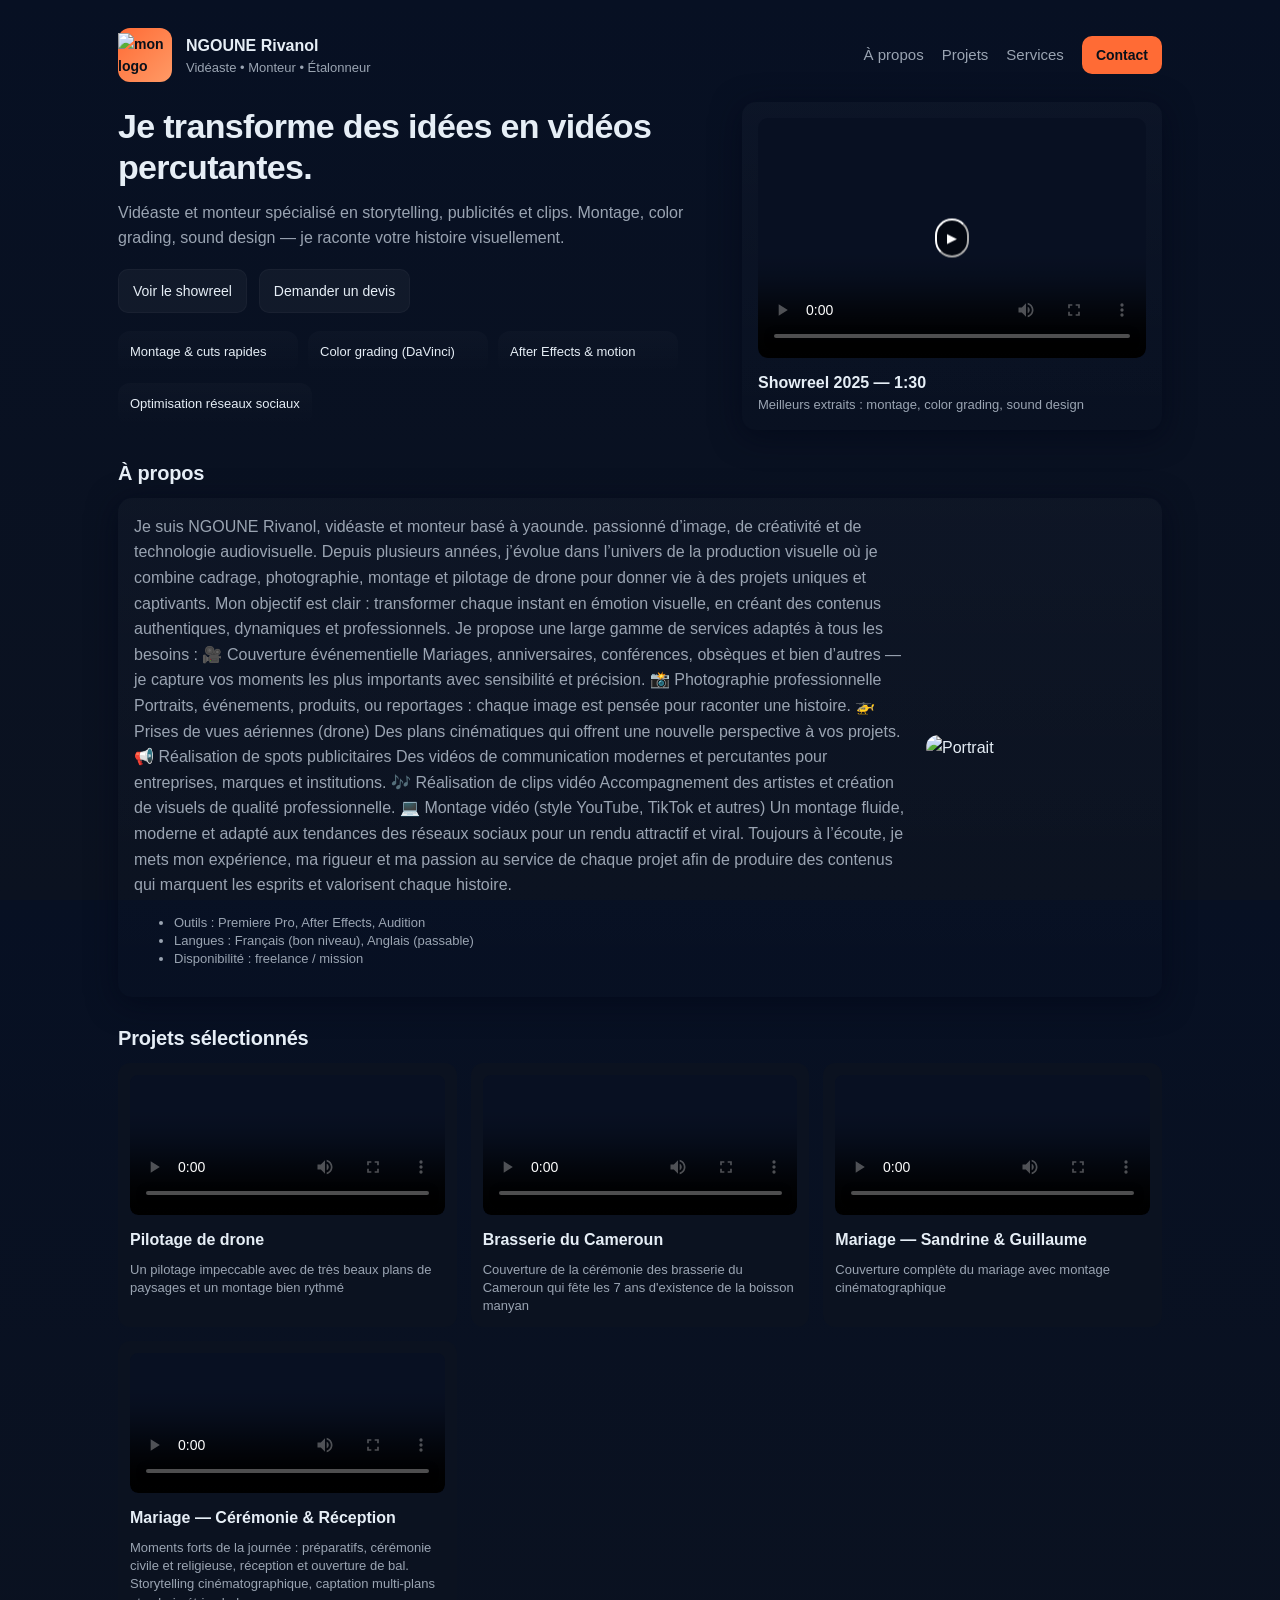
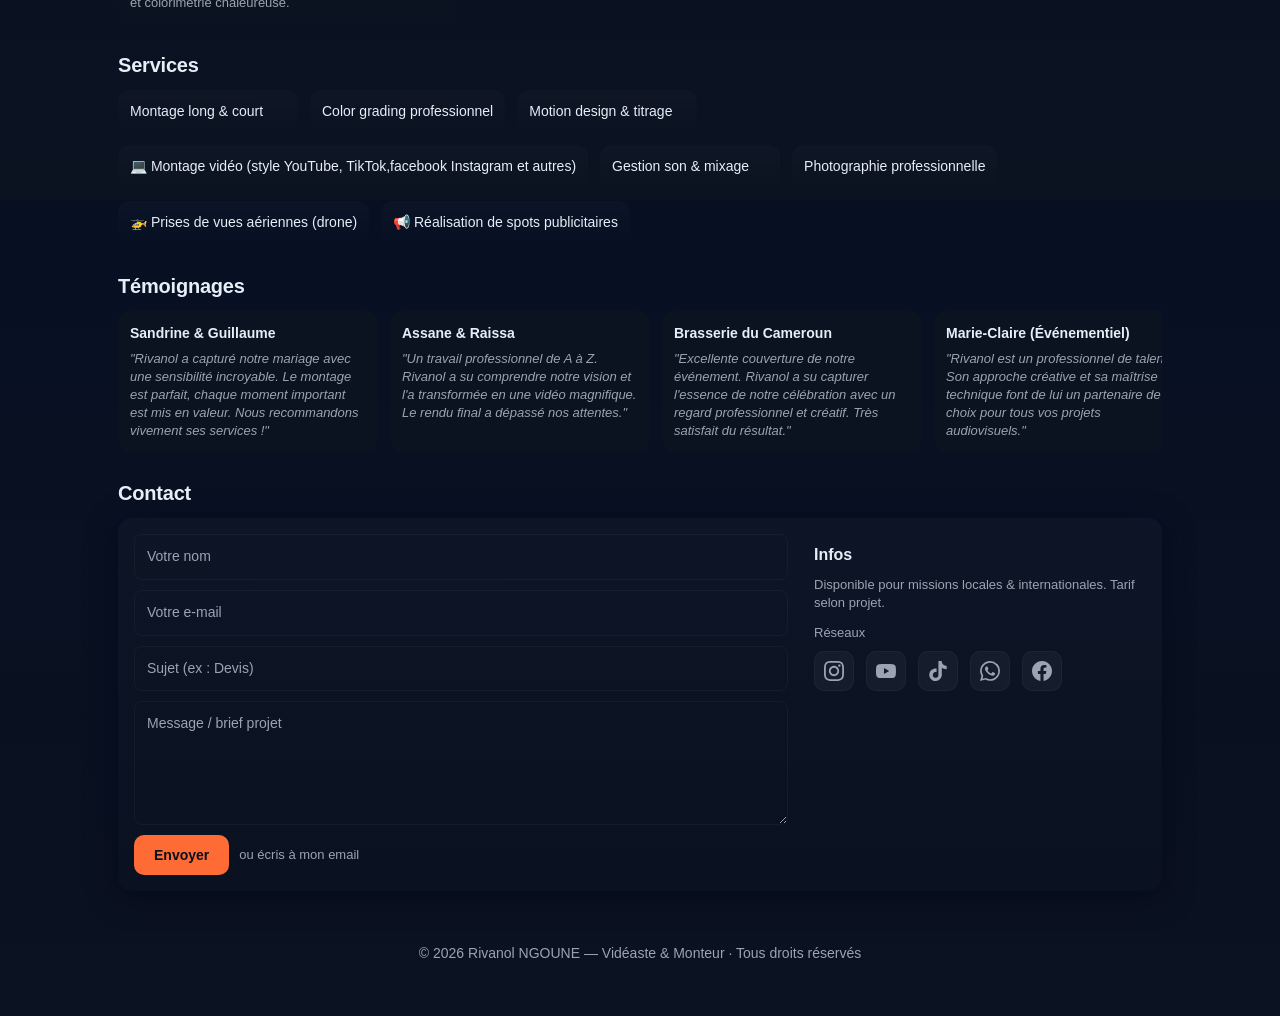
==== index.html @ 85de7459 "Mise à jour du contenu du site" ====
<!doctype html>
<html lang="fr">
<head>
  <meta charset="utf-8" />
  <meta name="viewport" content="width=device-width,initial-scale=1" />
  <title>Portfolio — Vidéaste & Monteur</title>
  <meta name="description" content="Portfolio de [Ton Nom] — vidéaste, monteur, étalonneur. Showreel, projets, services et contact." />
  <style>
    /* ====== Reset & Base ====== */
    :root{
      --bg:#0f1724; --card:#0b1220; --muted:#9aa4b2; --accent:#ff6b35; --glass:rgba(255,255,255,0.04);
      --maxw:1100px; --radius:16px;
      color-scheme: dark;
    }
    *{box-sizing:border-box}
    html,body{
      height:100%;
      margin:0;
      font-family:'Inter', 'Segoe UI', 'Roboto', 'Helvetica Neue', Arial, sans-serif;
      font-size:16px;
      line-height:1.6;
      font-weight:400;
      background:linear-gradient(180deg,#071023 0%,#0b1220 100%);
      color:#e6eef6;
      -webkit-font-smoothing:antialiased;
      -moz-osx-font-smoothing:grayscale;
    }
    a{color:inherit;text-decoration:none}
    img,iframe{max-width:100%;display:block}
    .container{max-width:var(--maxw);margin:0 auto;padding:28px}

    /* ====== Header ====== */
    header{display:flex;align-items:center;justify-content:space-between;margin-bottom:20px}
    .brand{display:flex;gap:14px;align-items:center}
    .logo{width:54px;height:54px;border-radius:12px;background:linear-gradient(135deg,var(--accent),#ff9a66);display:flex;align-items:center;justify-content:center;font-weight:700;color:#09101a;font-size:14px}
    nav{display:flex;gap:18px;align-items:center}
    nav a{color:var(--muted);font-size:15px;font-weight:500;transition:color 0.3s ease}
    nav a:hover{color:#e6eef6}
    .cta{background:var(--accent);padding:8px 14px;border-radius:10px;color:#07101a;font-weight:600;font-size:14px;transition:transform 0.2s ease}
    .cta:hover{transform:translateY(-1px)}

    /* ====== Hero ====== */
    .hero{display:grid;grid-template-columns:1fr 420px;gap:28px;align-items:center;margin-bottom:30px}
    .hero h1{font-size:34px;font-weight:700;line-height:1.2;margin:0 0 12px;letter-spacing:-0.02em}
    .lead{color:var(--muted);line-height:1.6;margin-bottom:18px;font-size:16px;font-weight:400}
    .actions{display:flex;gap:12px}
    .btn{padding:10px 14px;border-radius:10px;background:var(--glass);border:1px solid rgba(255,255,255,0.03);font-weight:500;font-size:14px;transition:all 0.3s ease}
    .btn:hover{background:rgba(255,255,255,0.08);transform:translateY(-1px)}

    /* Card / Video frame */
    .card{background:linear-gradient(180deg, rgba(255,255,255,0.02), transparent); padding:16px;border-radius:14px;box-shadow:0 6px 30px rgba(2,6,23,0.6);}
    .video-thumb{position:relative;border-radius:10px;overflow:hidden}
    .playbtn{position:absolute;left:50%;top:50%;transform:translate(-50%,-50%);background:rgba(0,0,0,0.5);backdrop-filter:blur(4px);padding:10px;border-radius:999px}

    /* ====== Sections ====== */
    section{margin-bottom:28px}
    h2{margin:0 0 12px;font-size:20px;font-weight:600;line-height:1.3;letter-spacing:-0.01em}
    h3{font-size:18px;font-weight:600;margin:0 0 8px;line-height:1.3}
    p{line-height:1.6;margin:0 0 16px}

    /* Projects grid */
    .grid{display:grid;grid-template-columns:repeat(3,1fr);gap:14px}
    .project{background:var(--card);padding:12px;border-radius:12px;transition:transform 0.2s ease}
    .project:hover{transform:translateY(-2px)}
    .proj-meta{font-size:13px;color:var(--muted);margin-top:8px;line-height:1.4;font-weight:400}

    /* Services */
    .services{display:flex;gap:12px;flex-wrap:wrap}
    .service{background:linear-gradient(180deg,rgba(255,255,255,0.02),transparent);padding:12px;border-radius:12px;min-width:180px;font-size:14px;font-weight:500;line-height:1.4;transition:all 0.3s ease}
    .service:hover{background:rgba(255,255,255,0.05);transform:translateY(-1px)}

    /* Testimonials */
    .testimonials{display:flex;gap:12px;overflow:auto}
    .testi{min-width:260px;padding:12px;background:var(--card);border-radius:12px;font-size:14px;line-height:1.5}
    .testi div:first-child{font-weight:600;margin-bottom:6px}
    .testi div:last-child{color:var(--muted);font-style:italic}

    /* Contact */
    .contact-grid{display:grid;grid-template-columns:1fr 340px;gap:18px}
    input,textarea{
      width:100%;
      padding:12px;
      border-radius:8px;
      border:1px solid rgba(255,255,255,0.04);
      background:transparent;
      color:inherit;
      font-size:14px;
      font-family:inherit;
      line-height:1.4;
      transition:border-color 0.3s ease;
    }
    input:focus,textarea:focus{
      outline:none;
      border-color:var(--accent);
    }
    input::placeholder,textarea::placeholder{
      color:var(--muted);
      font-weight:400;
    }
    .submit{
      background:var(--accent);
      color:#07101a;
      padding:12px 20px;
      border-radius:10px;
      border:none;
      font-weight:600;
      font-size:14px;
      cursor:pointer;
      transition:all 0.3s ease;
    }
    .submit:hover{
      transform:translateY(-1px);
      box-shadow:0 4px 12px rgba(255,107,53,0.3);
    }

    /* Footer */
    footer{padding:24px 0;color:var(--muted);font-size:14px;text-align:center;line-height:1.5;font-weight:400}

    /* Responsive */
    @media (max-width:980px){
      .hero{grid-template-columns:1fr 1fr}
      .hero h1{font-size:28px}
      .grid{grid-template-columns:repeat(2,1fr)}
      .video-container{height:200px}
      .container{padding:20px}
    }
    @media (max-width:820px){
      .hero{grid-template-columns:1fr}
      .grid{grid-template-columns:1fr}
      .contact-grid{grid-template-columns:1fr}
    }
    @media (max-width:640px){
      .hero{grid-template-columns:1fr}
      .hero h1{font-size:24px}
      .lead{font-size:15px}
      .grid{grid-template-columns:1fr}
      .contact-grid{grid-template-columns:1fr}
      .nav{display:none}
      .services{flex-direction:column}
      .service{min-width:auto}
      .actions{flex-direction:column}
      .video-container{height:180px}
      .btn,.cta,.submit{width:100%}
      .container{padding:16px}
      .social-link{width:36px;height:36px}
      .testimonials{flex-direction:column;overflow:visible}
      .testi{min-width:100%}
    }

    /* Video containers */
    .video-container{
      position:relative;
      width:100%;
      height:140px;
      border-radius:8px;
      overflow:hidden;
      background:#081022;
      display:flex;
      align-items:center;
      justify-content:center;
    }
    .video-container video{
      width:100%;
      height:100%;
      object-fit:cover;
      border-radius:8px;
      transition:transform 0.3s ease;
    }
    .video-container:hover video{
      transform:scale(1.02);
    }
    .video-container::before{
      content:'';
      position:absolute;
      top:0;
      left:0;
      right:0;
      bottom:0;
      background:linear-gradient(45deg, transparent 30%, rgba(255,107,53,0.1) 100%);
      opacity:0;
      transition:opacity 0.3s ease;
      pointer-events:none;
    }
    .video-container:hover::before{
      opacity:1;
    }

    /* Social media icons */
    .social-link{
      display:inline-flex;
      align-items:center;
      justify-content:center;
      width:40px;
      height:40px;
      border-radius:10px;
      background:var(--glass);
      border:1px solid rgba(255,255,255,0.03);
      color:var(--muted);
      transition:all 0.3s ease;
      text-decoration:none;
    }
    .social-link:hover{
      background:var(--accent);
      color:#07101a;
      transform:translateY(-2px);
      box-shadow:0 4px 12px rgba(255,107,53,0.3);
    }
    .social-link svg{
      transition:transform 0.3s ease;
    }
    .social-link:hover svg{
      transform:scale(1.1);
    }

    /* Small helpers */
    .muted{color:var(--muted);font-weight:400}
    .small{font-size:13px;line-height:1.4}
    .large{font-size:18px;font-weight:600}
    .bold{font-weight:600}
    .light{font-weight:300}
  </style>
</head>
<body>
  <div class="container">
    <header>
      <div class="brand">
        <div class="logo" aria-hidden>
          <img src="assets/logo.jpg" alt="mon logo">
        </div>
        <div>
          <div style="font-weight:700"> NGOUNE Rivanol</div>
          <div class="small muted">Vidéaste • Monteur • Étalonneur</div>
        </div>
      </div>
      <nav aria-label="Navigation">
        <a href="#about">À propos</a>
        <a href="#work">Projets</a>
        <a href="#services">Services</a>
        <a href="#contact" class="cta">Contact</a>
      </nav>
    </header>

    <!-- HERO -->
    <section class="hero">
      <div>
        <h1>Je transforme des idées en vidéos percutantes.</h1>
        <p class="lead">Vidéaste et monteur spécialisé en storytelling, publicités et clips. Montage, color grading, sound design — je raconte votre histoire visuellement.</p>
        <div class="actions">
          <a class="btn" href="#work">Voir le showreel</a>
          <a class="btn" href="#contact">Demander un devis</a>
        </div>

        <!-- Key skills -->
        <div style="margin-top:18px;display:flex;gap:10px;flex-wrap:wrap">
          <div class="service small">Montage & cuts rapides</div>
          <div class="service small">Color grading (DaVinci)</div>
          <div class="service small">After Effects & motion</div>
          <div class="service small">Optimisation réseaux sociaux</div>
        </div>
      </div>

      <!-- Showreel / card -->
      <aside class="card">
        <div class="video-thumb" id="showreel-card">
          <div class="video-container" style="height:240px">
            <video controls poster="showreel-poster.jpg">
              <source src="assets/apprentissage.mp4" type="video/mp4">
              <div class="proj-meta">Un style de montage créatif et immersif, mêlant rythme, émotion et storytelling visuel pour illustrer chaque pensée.</div>
            </video>
          </div>
          <button class="playbtn" aria-label="Play showreel">▶</button>
        </div>
        <div style="margin-top:12px">
          <div style="font-weight:700">Showreel 2025 — 1:30</div>
          <div class="muted small">Meilleurs extraits : montage, color grading, sound design</div>
        </div>
      </aside>
    </section>

    <!-- ABOUT -->
    <section id="about">
      <h2>À propos</h2>
      <div class="card" style="display:flex;gap:16px;align-items:center;flex-wrap:wrap">
        <div style="flex:1;min-width:220px">
          <p class="muted">Je suis  NGOUNE Rivanol, vidéaste et monteur basé à yaounde.  passionné d’image, de créativité et de technologie audiovisuelle.
            Depuis plusieurs années, j’évolue dans l’univers de la production visuelle où je combine cadrage, photographie, montage et pilotage de drone pour donner vie à des projets uniques et captivants.
            Mon objectif est clair : transformer chaque instant en émotion visuelle, en créant des contenus authentiques, dynamiques et professionnels.
            Je propose une large gamme de services adaptés à tous les besoins :
            🎥 Couverture événementielle
            Mariages, anniversaires, conférences, obsèques et bien d’autres — je capture vos moments les plus importants avec sensibilité et précision.
            📸 Photographie professionnelle
            Portraits, événements, produits, ou reportages : chaque image est pensée pour raconter une histoire.
            🚁 Prises de vues aériennes (drone)
            Des plans cinématiques qui offrent une nouvelle perspective à vos projets.
            📢 Réalisation de spots publicitaires
            Des vidéos de communication modernes et percutantes pour entreprises, marques et institutions.
            🎶 Réalisation de clips vidéo
            Accompagnement des artistes et création de visuels de qualité professionnelle.
            💻 Montage vidéo (style YouTube, TikTok et autres)
            Un montage fluide, moderne et adapté aux tendances des réseaux sociaux pour un rendu attractif et viral.
            Toujours à l’écoute, je mets mon expérience, ma rigueur et ma passion au service de chaque projet afin de produire des contenus qui marquent les esprits et valorisent chaque histoire.</p>
          <ul class="muted small">
            <li>Outils : Premiere Pro,  After Effects, Audition</li>
            <li>Langues : Français (bon niveau), Anglais (passable)</li>
            <li>Disponibilité : freelance / mission</li>
          </ul>
        </div>
        <div style="width:220px;border-radius:12px;overflow:hidden">
          <!-- Remplace par ta photo / vignette -->
          <img src="assets/photo_pro.jpg" alt="Portrait" />
        </div>
      </div>
    </section>

    <!-- WORK / PROJECTS -->
    <section id="work">
      <h2>Projets sélectionnés</h2>
      <div class="grid">
        <!-- Project 1 -->
        <article class="project">
          <div class="video-container">
            <video controls poster="pillotage-poster.jpg">
              <source src="assets/pillotage.mp4" type="video/mp4">
            </video>
          </div>
          <div style="margin-top:12px;font-weight:700">Pilotage de drone</div>
          <div class="proj-meta">Un pilotage impeccable avec de très beaux plans de paysages et un montage bien rythmé</div>
        </article>

        <!-- Project 2 -->
        <article class="project">
          <div class="video-container">
            <video controls poster="magnan-poster.jpg">
              <source src="assets/magnan_deo.mp4" type="video/mp4">
            </video>
          </div>
          <div style="margin-top:12px;font-weight:700">Brasserie du Cameroun</div>
          <div class="proj-meta">Couverture de la cérémonie  des brasserie du Cameroun qui fête les 7 ans d'existence de la boisson manyan</div>
        </article>

        <!-- Project 3 -->
        <article class="project">
          <div class="video-container">
            <video controls poster="mariage-poster.jpg">
              <source src="assets/deo_mariage.mp4" type="video/mp4">
            </video>
          </div>
          <div style="margin-top:12px;font-weight:700">Mariage — Sandrine & Guillaume</div>
          <div class="proj-meta">Couverture complète du mariage avec montage cinématographique</div>
        </article>
        <article class="project">
          <div class="video-container">
              <video controls poster="mariage-poster.jpg">
                <source src="assets/mariage_2.mp4" type="video/mp4">
              </video>
          </div>
          <div style="margin-top:12px;font-weight:700">Mariage — Cérémonie & Réception</div>
          <div class="proj-meta">Moments forts de la journée : préparatifs, cérémonie civile et religieuse, réception et ouverture de bal. Storytelling cinématographique, captation multi‑plans et colorimétrie chaleureuse.</div>
        </article>

        <!-- Add more projects by copying the block -->
      </div>
    </section>

    <!-- SERVICES -->
    <section id="services">
      <h2>Services</h2>
      <div class="services">
        <div class="service">Montage long & court</div>
        <div class="service">Color grading professionnel</div>
        <div class="service">Motion design & titrage</div>
        <div class="service">💻 Montage vidéo (style YouTube, TikTok,facebook Instagram et autres)</div>
        <div class="service">Gestion son & mixage</div>
        <div class="service">Photographie professionnelle</div>
        <div class="service">🚁 Prises de vues aériennes (drone)</div>
        <div class="service">📢 Réalisation de spots publicitaires </div>
      </div>
    </section>

    <!-- TESTIMONIALS -->
    <section id="testimonials">
      <h2>Témoignages</h2>
      <div class="testimonials">
        <div class="testi">
          <div style="font-weight:700">Sandrine & Guillaume</div>
          <div class="muted small">"Rivanol a capturé notre mariage avec une sensibilité incroyable. Le montage est parfait, chaque moment important est mis en valeur. Nous recommandons vivement ses services !"</div>
        </div>
        <div class="testi">
          <div style="font-weight:700">Assane & Raissa</div>
          <div class="muted small">"Un travail professionnel de A à Z. Rivanol a su comprendre notre vision et l'a transformée en une vidéo magnifique. Le rendu final a dépassé nos attentes."</div>
        </div>
        <div class="testi">
          <div style="font-weight:700">Brasserie du Cameroun</div>
          <div class="muted small">"Excellente couverture de notre événement. Rivanol a su capturer l'essence de notre célébration avec un regard professionnel et créatif. Très satisfait du résultat."</div>
        </div>
        <div class="testi">
          <div style="font-weight:700">Marie-Claire (Événementiel)</div>
          <div class="muted small">"Rivanol est un professionnel de talent. Son approche créative et sa maîtrise technique font de lui un partenaire de choix pour tous vos projets audiovisuels."</div>
        </div>
      </div>
    </section>

    <!-- CONTACT -->
    <section id="contact">
      <h2>Contact</h2>
      <div class="card contact-grid">
        <form onsubmit="event.preventDefault(); sendMail()" style="display:flex;flex-direction:column;gap:10px">
          <input id="name" placeholder="Votre nom" required />
          <input id="email" type="email" placeholder="Votre e‑mail" required />
          <input id="subject" placeholder="Sujet (ex : Devis)" />
          <textarea id="message" rows="5" placeholder="Message / brief projet"></textarea>
          <div style="display:flex;gap:10px;align-items:center">
            <button class="submit" type="submit">Envoyer</button>
            <div class="muted small">ou écris à <a href="mailto:Rivanol607@gmail.com"> mon email</a></div>
          </div>
        </form>

        <div style="padding:8px">
          <div style="font-weight:700">Infos</div>
          <div class="muted small" style="margin-top:8px">Disponible pour missions locales & internationales. Tarif selon projet.</div>

          <div style="margin-top:12px">
            <div class="small muted">Réseaux</div>
            <div style="display:flex;gap:12px;margin-top:8px;flex-wrap:wrap">
              <a class="social-link" href="https://instagram.com/votre_profil" target="_blank" title="Instagram">
                <svg width="20" height="20" viewBox="0 0 24 24" fill="currentColor">
                  <path d="M12 2.163c3.204 0 3.584.012 4.85.07 3.252.148 4.771 1.691 4.919 4.919.058 1.266.07 1.645.07 4.849 0 3.205-.012 3.584-.07 4.849-.149 3.225-1.664 4.771-4.919 4.919-1.266.058-1.644.07-4.85.07-3.204 0-3.584-.012-4.849-.07-3.26-.149-4.771-1.699-4.919-4.92-.058-1.265-.07-1.644-.07-4.849 0-3.204.013-3.583.07-4.849.149-3.227 1.664-4.771 4.919-4.919 1.266-.057 1.645-.069 4.849-.069zm0-2.163c-3.259 0-3.667.014-4.947.072-4.358.2-6.78 2.618-6.98 6.98-.059 1.281-.073 1.689-.073 4.948 0 3.259.014 3.668.072 4.948.2 4.358 2.618 6.78 6.98 6.98 1.281.058 1.689.072 4.948.072 3.259 0 3.668-.014 4.948-.072 4.354-.2 6.782-2.618 6.979-6.98.059-1.28.073-1.689.073-4.948 0-3.259-.014-3.667-.072-4.947-.196-4.354-2.617-6.78-6.979-6.98-1.281-.059-1.69-.073-4.949-.073zm0 5.838c-3.403 0-6.162 2.759-6.162 6.162s2.759 6.163 6.162 6.163 6.162-2.759 6.162-6.163c0-3.403-2.759-6.162-6.162-6.162zm0 10.162c-2.209 0-4-1.79-4-4 0-2.209 1.791-4 4-4s4 1.791 4 4c0 2.21-1.791 4-4 4zm6.406-11.845c-.796 0-1.441.645-1.441 1.44s.645 1.44 1.441 1.44c.795 0 1.439-.645 1.439-1.44s-.644-1.44-1.439-1.44z"/>
                </svg>
              </a>
              <a class="social-link" href="https://youtube.com/@votre_chaine" target="_blank" title="YouTube">
                <svg width="20" height="20" viewBox="0 0 24 24" fill="currentColor">
                  <path d="M23.498 6.186a3.016 3.016 0 0 0-2.122-2.136C19.505 3.545 12 3.545 12 3.545s-7.505 0-9.377.505A3.017 3.017 0 0 0 .502 6.186C0 8.07 0 12 0 12s0 3.93.502 5.814a3.016 3.016 0 0 0 2.122 2.136c1.871.505 9.376.505 9.376.505s7.505 0 9.377-.505a3.015 3.015 0 0 0 2.122-2.136C24 15.93 24 12 24 12s0-3.93-.502-5.814zM9.545 15.568V8.432L15.818 12l-6.273 3.568z"/>
                </svg>
              </a>
              <a class="social-link" href="https://tiktok.com/@votre_profil" target="_blank" title="TikTok">
                <svg width="20" height="20" viewBox="0 0 24 24" fill="currentColor">
                  <path d="M12.525.02c1.31-.02 2.61-.01 3.91-.02.08 1.53.63 3.09 1.75 4.17 1.12 1.11 2.7 1.62 4.24 1.79v4.03c-1.44-.05-2.89-.35-4.2-.97-.57-.26-1.1-.59-1.62-.93-.01 2.92.01 5.84-.02 8.75-.08 1.4-.54 2.79-1.35 3.94-1.31 1.92-3.58 3.17-5.91 3.21-1.43.08-2.86-.31-4.08-1.03-2.02-1.19-3.44-3.37-3.65-5.71-.02-.5-.03-1-.01-1.49.18-1.9 1.12-3.72 2.58-4.96 1.66-1.44 3.98-2.13 6.15-1.72.02 1.48-.04 2.96-.04 4.44-.99-.32-2.15-.23-3.02.37-.63.41-1.11 1.04-1.36 1.75-.21.51-.15 1.07-.14 1.61.24 1.64 1.82 3.02 3.5 2.87 1.12-.01 2.19-.66 2.77-1.61.19-.33.4-.67.41-1.06.1-1.79.06-3.57.07-5.36.01-4.03-.01-8.05.02-12.07z"/>
                </svg>
              </a>
              <a class="social-link" href="https://wa.me/237680550023" target="_blank" title="WhatsApp">
                <svg width="20" height="20" viewBox="0 0 24 24" fill="currentColor">
                  <path d="M17.472 14.382c-.297-.149-1.758-1.012-2.03-1.123-.273-.114-.471-.17-.669.17-.198.341-.768 1.123-.94 1.353-.173.23-.347.259-.644.114-.297-.145-1.253-.465-2.39-1.485-.883-.788-1.48-1.761-1.653-2.059-.173-.297-.018-.458.13-.606.134-.133.298-.347.446-.52.149-.174.198-.298.298-.497.099-.198.05-.372-.025-.52-.075-.149-.669-1.612-.916-2.207-.242-.579-.487-.5-.669-.51-.173-.008-.371-.01-.57-.01-.198 0-.52.074-.792.372-.272.297-1.04 1.016-1.04 2.479 0 1.462 1.065 2.875 1.213 3.074.149.198 2.096 3.2 5.077 4.487.709.306 1.262.489 1.694.625.712.227 1.36.195 1.871.118.571-.085 1.758-.719 2.006-1.413.248-.694.248-1.289.173-1.413-.074-.124-.272-.198-.57-.347m-5.421 7.403h-.004a9.87 9.87 0 01-5.031-1.378l-.361-.214-3.741.982.998-3.648-.235-.374a9.86 9.86 0 01-1.51-5.26c.001-5.45 4.436-9.884 9.888-9.884 2.64 0 5.122 1.03 6.988 2.898a9.825 9.825 0 012.893 6.994c-.003 5.45-4.437 9.884-9.885 9.884m8.413-18.297A11.815 11.815 0 0012.05 0C5.495 0 .16 5.335.157 11.892c0 2.096.547 4.142 1.588 5.945L.057 24l6.305-1.654a11.882 11.882 0 005.683 1.448h.005c6.554 0 11.89-5.335 11.893-11.893A11.821 11.821 0 0020.885 3.488"/>
                </svg>
              </a>
              <a class="social-link" href="https://www.facebook.com/share/1D6vcjqG53/" target="_blank" title="Facebook">
                <svg width="20" height="20" viewBox="0 0 24 24" fill="currentColor">
                  <path d="M24 12.073c0-6.627-5.373-12-12-12s-12 5.373-12 12c0 5.99 4.388 10.954 10.125 11.854v-8.385H7.078v-3.47h3.047V9.43c0-3.007 1.792-4.669 4.533-4.669 1.312 0 2.686.235 2.686.235v2.953H15.83c-1.491 0-1.956.925-1.956 1.874v2.25h3.328l-.532 3.47h-2.796v8.385C19.612 23.027 24 18.062 24 12.073z"/>
                </svg>
              </a>
            </div>
          </div>
        </div>
      </div>
    </section>

    <footer>
      © <span id="year"></span> Rivanol NGOUNE — Vidéaste & Monteur · Tous droits réservés
    </footer>
  </div>

  <script>
    // Replace placeholders: change VIDEO_ID to your YouTube/Vimeo id in the iframe src above.
    document.getElementById('year').textContent = new Date().getFullYear();

    // Simple mailto send (fallback) — collects fields and opens mail client
    function sendMail(){
      const name = document.getElementById('name').value;
      const email = document.getElementById('email').value;
      const subj = document.getElementById('subject').value || 'Demande via portfolio';
      const msg = document.getElementById('message').value;
      const body = `Nom: ${name}%0D%0AEmail: ${email}%0D%0A%0D%0A${encodeURIComponent(msg)}`;
      window.location.href = `mailto:Rivanol607@gmail.com?subject=${encodeURIComponent(subj)}&body=${body}`;
    }

    // Improve a11y: clicking the visual play button focuses iframe (works as cue)
    document.querySelector('.playbtn').addEventListener('click', ()=>{
      const iframe = document.getElementById('showreel-iframe');
      iframe.focus();
      // optional: start autoplay by appending autoplay=1 (depends on host)
      const src = iframe.getAttribute('src');
      if(!src.includes('autoplay=1')) iframe.setAttribute('src', src + (src.includes('?') ? '&' : '?') + 'autoplay=1');
    });

    document.querySelector('.playbtn').addEventListener('click', () => {
      const playbtn=document.querySelector('.playbtn')
      const video = document.querySelector('#showreel-card video')|| document.querySelector('video');
      if(playbtn && video){
        playbtn.addEventListener('click',()=> {
           if (video.paused) {
          video.play();
        } else {
          video.pause();
        }
      });
      }
    })
    // Animation d’apparition (fade-in) des sections au défilement
  const sections = document.querySelectorAll("section");
  const options = { threshold: 0.2 };

  const observer = new IntersectionObserver((entries) => {
    entries.forEach(entry => {
      if (entry.isIntersecting) {
        entry.target.style.opacity = 1;
        entry.target.style.transform = "translateY(0)";
      }
    });
  }, options);

  sections.forEach(section => {
    section.style.opacity = 0;
    section.style.transform = "translateY(50px)";
    section.style.transition = "all 0.8s ease-out";
    observer.observe(section);
  });


  </script>

  <!--
    Instructions:
    - Remplace [Ton Nom], [Ville], et les textes par tes infos.
    - Remplace VIDEO_ID dans l'iframe par l'ID de ta vidéo YouTube ou le lien embed Vimeo.
    - Pour ajouter un nouveau projet, duplique <article class="project">...
    - Si tu veux un export prêt à l'emploi (ZIP) ou version WordPress / Webflow, dis-le et je te prépare ça.
  -->
</body>
</html>
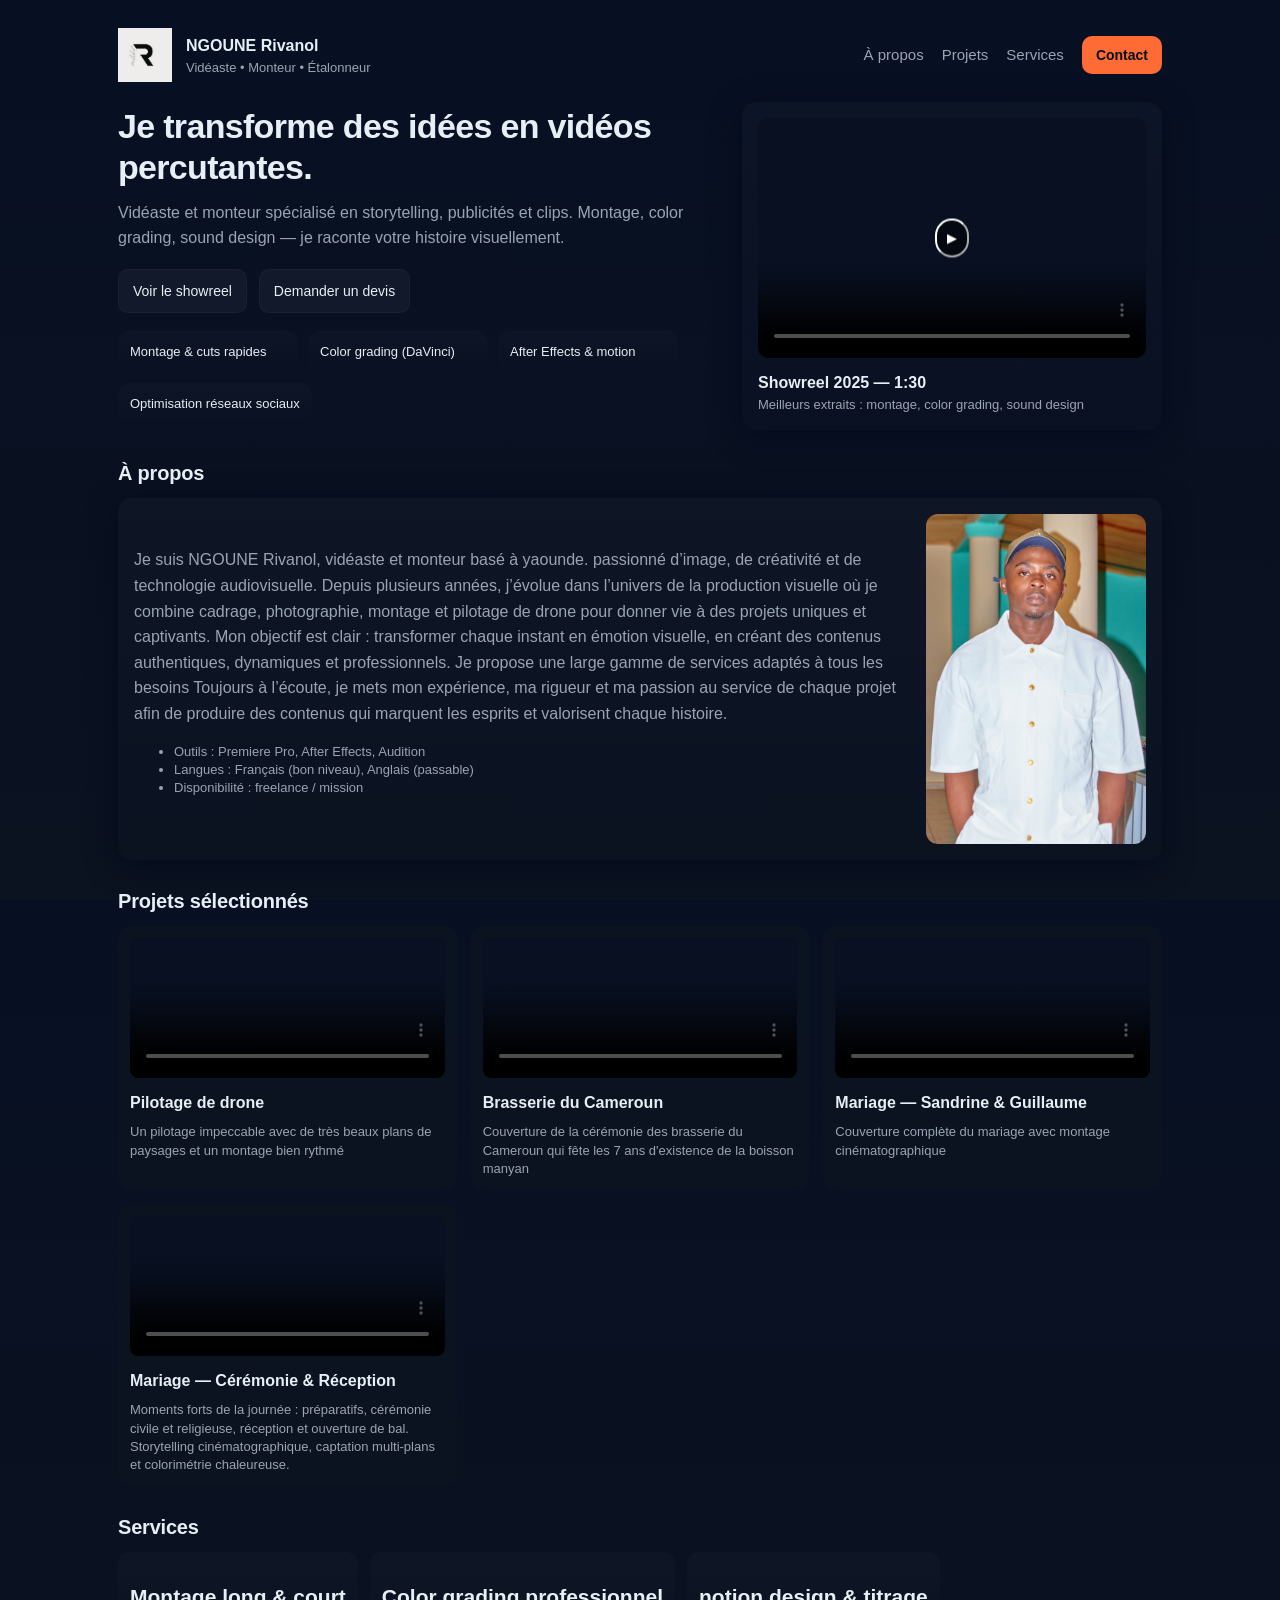
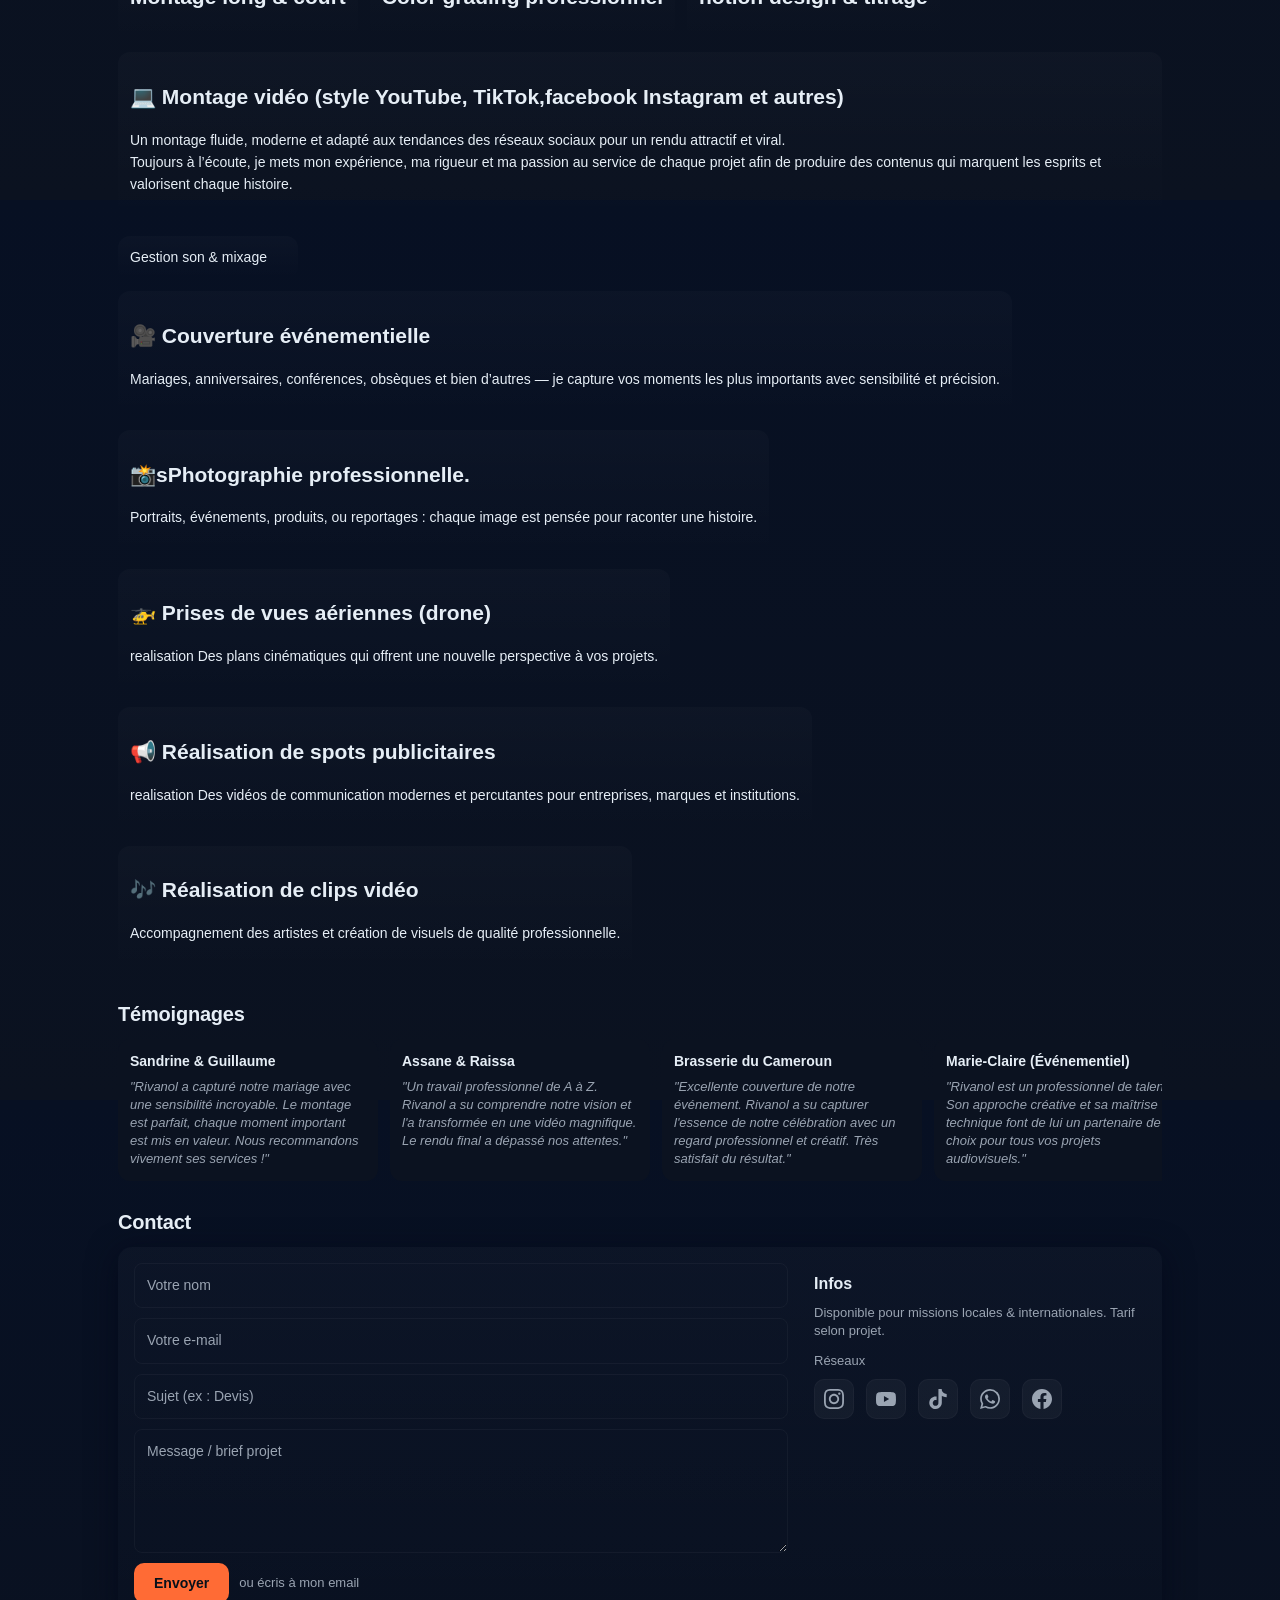
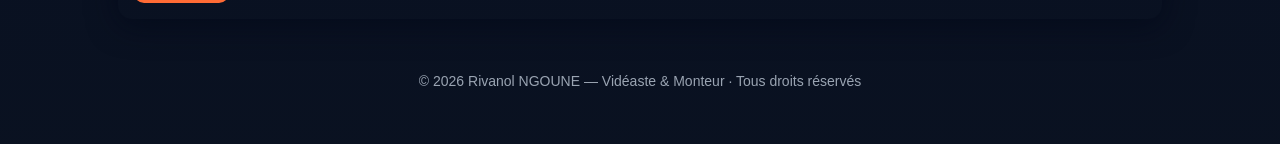
==== commit a697f13e: "modificatio du text" ====
--- a/index.html
+++ b/index.html
@@ -285,19 +285,7 @@
           <p class="muted">Je suis  NGOUNE Rivanol, vidéaste et monteur basé à yaounde.  passionné d’image, de créativité et de technologie audiovisuelle.
             Depuis plusieurs années, j’évolue dans l’univers de la production visuelle où je combine cadrage, photographie, montage et pilotage de drone pour donner vie à des projets uniques et captivants.
             Mon objectif est clair : transformer chaque instant en émotion visuelle, en créant des contenus authentiques, dynamiques et professionnels.
-            Je propose une large gamme de services adaptés à tous les besoins :
-            🎥 Couverture événementielle
-            Mariages, anniversaires, conférences, obsèques et bien d’autres — je capture vos moments les plus importants avec sensibilité et précision.
-            📸 Photographie professionnelle
-            Portraits, événements, produits, ou reportages : chaque image est pensée pour raconter une histoire.
-            🚁 Prises de vues aériennes (drone)
-            Des plans cinématiques qui offrent une nouvelle perspective à vos projets.
-            📢 Réalisation de spots publicitaires
-            Des vidéos de communication modernes et percutantes pour entreprises, marques et institutions.
-            🎶 Réalisation de clips vidéo
-            Accompagnement des artistes et création de visuels de qualité professionnelle.
-            💻 Montage vidéo (style YouTube, TikTok et autres)
-            Un montage fluide, moderne et adapté aux tendances des réseaux sociaux pour un rendu attractif et viral.
+            Je propose une large gamme de services adaptés à tous les besoins 
             Toujours à l’écoute, je mets mon expérience, ma rigueur et ma passion au service de chaque projet afin de produire des contenus qui marquent les esprits et valorisent chaque histoire.</p>
           <ul class="muted small">
             <li>Outils : Premiere Pro,  After Effects, Audition</li>
@@ -366,15 +354,30 @@
     <section id="services">
       <h2>Services</h2>
       <div class="services">
-        <div class="service">Montage long & court</div>
-        <div class="service">Color grading professionnel</div>
-        <div class="service">Motion design & titrage</div>
-        <div class="service">💻 Montage vidéo (style YouTube, TikTok,facebook Instagram et autres)</div>
+        <div class="service"><h1>Montage long & court</h1></div>
+        <div class="service"><h1>Color grading professionnel</h1></div>
+        <div class="service"><h1>notion design & titrage</h1></div>
+        <div class="service"><h1>💻 Montage vidéo (style YouTube, TikTok,facebook Instagram et autres)</h1>
+            <p>Un montage fluide, moderne et adapté aux tendances des réseaux sociaux pour un rendu attractif et viral. <br>Toujours à l’écoute, je mets mon expérience, ma rigueur et ma passion au service de chaque projet afin de produire des contenus qui marquent les esprits et valorisent chaque histoire.</p>
+        </div>
         <div class="service">Gestion son & mixage</div>
-        <div class="service">Photographie professionnelle</div>
-        <div class="service">🚁 Prises de vues aériennes (drone)</div>
-        <div class="service">📢 Réalisation de spots publicitaires </div>
-      </div>
+        <div class="service">
+         <h1>🎥 Couverture événementielle</h1>
+            <p>Mariages, anniversaires, conférences, obsèques et bien d’autres — je capture vos moments les plus importants avec sensibilité et précision.</p>
+        </div>
+        <div class="service"><h1> 📸sPhotographie professionnelle.</h1>
+          <p>Portraits, événements, produits, ou reportages : chaque image est pensée pour raconter une histoire.</p>
+        </div>
+        <div class="service"><h1>🚁 Prises de vues aériennes (drone)</h1>
+          <p> realisation Des plans cinématiques qui offrent une nouvelle perspective à vos projets.</p>
+        </div>
+        <div class="service"><h1>📢 Réalisation de spots publicitaires </h1>
+          <p> realisation Des vidéos de communication modernes et percutantes pour entreprises, marques et institutions.</p>
+        </div>
+        <div class="service">
+          <h1>🎶 Réalisation de clips vidéo</h1>
+           <p> Accompagnement des artistes et création de visuels de qualité professionnelle.</p>
+        </div>
     </section>
 
     <!-- TESTIMONIALS -->
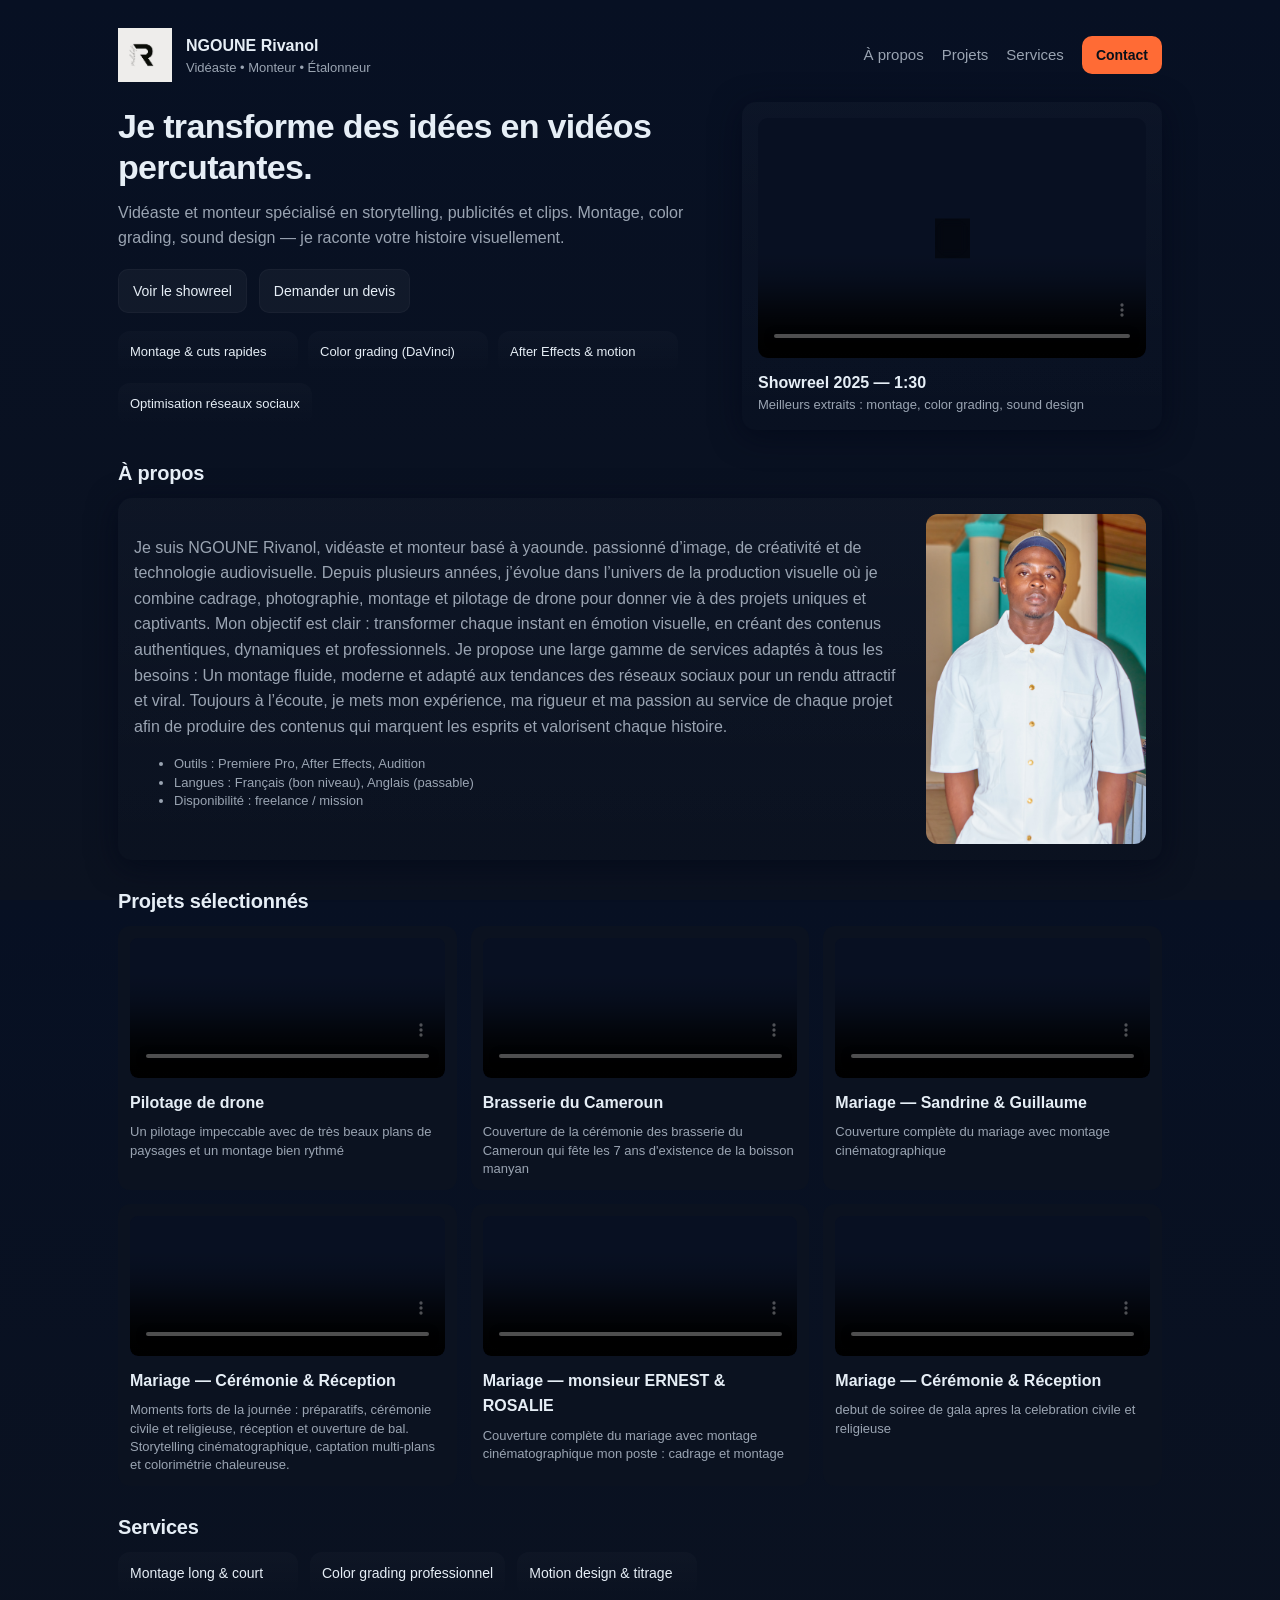
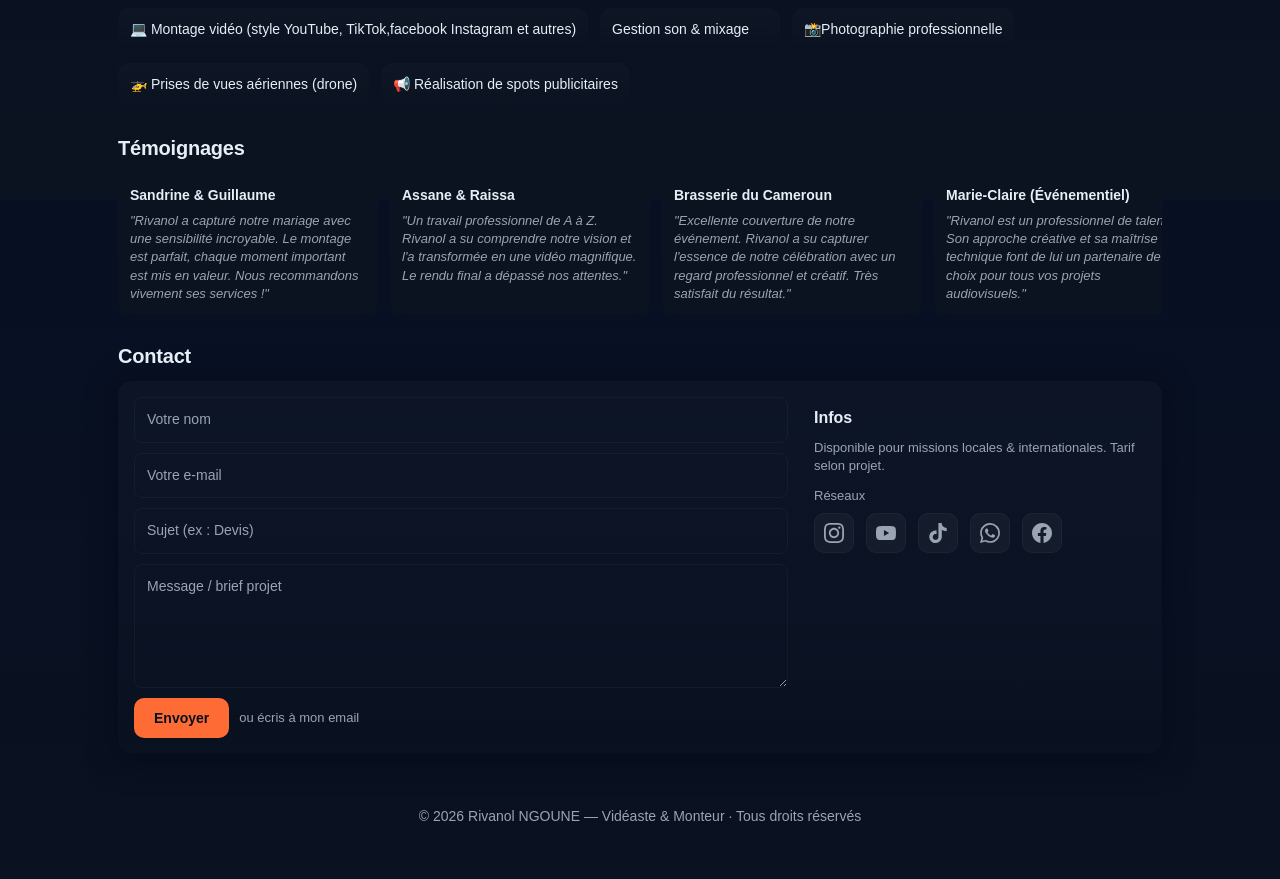
==== commit 2b7ba5fc: "mise a jour 2" ====
--- a/index.html
+++ b/index.html
@@ -285,7 +285,8 @@
           <p class="muted">Je suis  NGOUNE Rivanol, vidéaste et monteur basé à yaounde.  passionné d’image, de créativité et de technologie audiovisuelle.
             Depuis plusieurs années, j’évolue dans l’univers de la production visuelle où je combine cadrage, photographie, montage et pilotage de drone pour donner vie à des projets uniques et captivants.
             Mon objectif est clair : transformer chaque instant en émotion visuelle, en créant des contenus authentiques, dynamiques et professionnels.
-            Je propose une large gamme de services adaptés à tous les besoins 
+            Je propose une large gamme de services adaptés à tous les besoins :
+            Un montage fluide, moderne et adapté aux tendances des réseaux sociaux pour un rendu attractif et viral.
             Toujours à l’écoute, je mets mon expérience, ma rigueur et ma passion au service de chaque projet afin de produire des contenus qui marquent les esprits et valorisent chaque histoire.</p>
           <ul class="muted small">
             <li>Outils : Premiere Pro,  After Effects, Audition</li>
@@ -345,6 +346,26 @@
           <div style="margin-top:12px;font-weight:700">Mariage — Cérémonie & Réception</div>
           <div class="proj-meta">Moments forts de la journée : préparatifs, cérémonie civile et religieuse, réception et ouverture de bal. Storytelling cinématographique, captation multi‑plans et colorimétrie chaleureuse.</div>
         </article>
+        <!-- Project 4 -->
+        <article class="project">
+          <div class="video-container">
+            <video controls poster="mariage-poster.jpg">
+              <source src="assets/ENEST.mp4" type="video/mp4">
+            </video>
+          </div>
+          <div style="margin-top:12px;font-weight:700">Mariage — monsieur ERNEST & ROSALIE</div>
+          <div class="proj-meta">Couverture complète du mariage avec montage cinématographique mon poste : cadrage et montage</div>
+        </article>
+        <!-- Project 4 -->
+        <article class="project">
+          <div class="video-container">
+              <video controls poster="mariage-poster.jpg">
+                <source src="assets/festivite.mp4" type="video/mp4">
+              </video>
+          </div>
+          <div style="margin-top:12px;font-weight:700">Mariage — Cérémonie & Réception</div>
+          <div class="proj-meta">debut de soiree de gala apres la celebration civile et religieuse</div>
+        </article>
 
         <!-- Add more projects by copying the block -->
       </div>
@@ -354,30 +375,15 @@
     <section id="services">
       <h2>Services</h2>
       <div class="services">
-        <div class="service"><h1>Montage long & court</h1></div>
-        <div class="service"><h1>Color grading professionnel</h1></div>
-        <div class="service"><h1>notion design & titrage</h1></div>
-        <div class="service"><h1>💻 Montage vidéo (style YouTube, TikTok,facebook Instagram et autres)</h1>
-            <p>Un montage fluide, moderne et adapté aux tendances des réseaux sociaux pour un rendu attractif et viral. <br>Toujours à l’écoute, je mets mon expérience, ma rigueur et ma passion au service de chaque projet afin de produire des contenus qui marquent les esprits et valorisent chaque histoire.</p>
-        </div>
+        <div class="service">Montage long & court</div>
+        <div class="service">Color grading professionnel</div>
+        <div class="service">Motion design & titrage</div>
+        <div class="service">💻 Montage vidéo (style YouTube, TikTok,facebook Instagram et autres)</div>
         <div class="service">Gestion son & mixage</div>
-        <div class="service">
-         <h1>🎥 Couverture événementielle</h1>
-            <p>Mariages, anniversaires, conférences, obsèques et bien d’autres — je capture vos moments les plus importants avec sensibilité et précision.</p>
-        </div>
-        <div class="service"><h1> 📸sPhotographie professionnelle.</h1>
-          <p>Portraits, événements, produits, ou reportages : chaque image est pensée pour raconter une histoire.</p>
-        </div>
-        <div class="service"><h1>🚁 Prises de vues aériennes (drone)</h1>
-          <p> realisation Des plans cinématiques qui offrent une nouvelle perspective à vos projets.</p>
-        </div>
-        <div class="service"><h1>📢 Réalisation de spots publicitaires </h1>
-          <p> realisation Des vidéos de communication modernes et percutantes pour entreprises, marques et institutions.</p>
-        </div>
-        <div class="service">
-          <h1>🎶 Réalisation de clips vidéo</h1>
-           <p> Accompagnement des artistes et création de visuels de qualité professionnelle.</p>
-        </div>
+        <div class="service">📸Photographie professionnelle</div>
+        <div class="service">🚁 Prises de vues aériennes (drone)</div>
+        <div class="service">📢 Réalisation de spots publicitaires </div>
+      </div>
     </section>
 
     <!-- TESTIMONIALS -->
@@ -430,7 +436,7 @@
                   <path d="M12 2.163c3.204 0 3.584.012 4.85.07 3.252.148 4.771 1.691 4.919 4.919.058 1.266.07 1.645.07 4.849 0 3.205-.012 3.584-.07 4.849-.149 3.225-1.664 4.771-4.919 4.919-1.266.058-1.644.07-4.85.07-3.204 0-3.584-.012-4.849-.07-3.26-.149-4.771-1.699-4.919-4.92-.058-1.265-.07-1.644-.07-4.849 0-3.204.013-3.583.07-4.849.149-3.227 1.664-4.771 4.919-4.919 1.266-.057 1.645-.069 4.849-.069zm0-2.163c-3.259 0-3.667.014-4.947.072-4.358.2-6.78 2.618-6.98 6.98-.059 1.281-.073 1.689-.073 4.948 0 3.259.014 3.668.072 4.948.2 4.358 2.618 6.78 6.98 6.98 1.281.058 1.689.072 4.948.072 3.259 0 3.668-.014 4.948-.072 4.354-.2 6.782-2.618 6.979-6.98.059-1.28.073-1.689.073-4.948 0-3.259-.014-3.667-.072-4.947-.196-4.354-2.617-6.78-6.979-6.98-1.281-.059-1.69-.073-4.949-.073zm0 5.838c-3.403 0-6.162 2.759-6.162 6.162s2.759 6.163 6.162 6.163 6.162-2.759 6.162-6.163c0-3.403-2.759-6.162-6.162-6.162zm0 10.162c-2.209 0-4-1.79-4-4 0-2.209 1.791-4 4-4s4 1.791 4 4c0 2.21-1.791 4-4 4zm6.406-11.845c-.796 0-1.441.645-1.441 1.44s.645 1.44 1.441 1.44c.795 0 1.439-.645 1.439-1.44s-.644-1.44-1.439-1.44z"/>
                 </svg>
               </a>
-              <a class="social-link" href="https://youtube.com/@votre_chaine" target="_blank" title="YouTube">
+              <a class="social-link" href="https://youtube.com/@rivanolngoune-k2f?si=9q39yp8x8vvuKr74" target="_blank" title="YouTube">
                 <svg width="20" height="20" viewBox="0 0 24 24" fill="currentColor">
                   <path d="M23.498 6.186a3.016 3.016 0 0 0-2.122-2.136C19.505 3.545 12 3.545 12 3.545s-7.505 0-9.377.505A3.017 3.017 0 0 0 .502 6.186C0 8.07 0 12 0 12s0 3.93.502 5.814a3.016 3.016 0 0 0 2.122 2.136c1.871.505 9.376.505 9.376.505s7.505 0 9.377-.505a3.015 3.015 0 0 0 2.122-2.136C24 15.93 24 12 24 12s0-3.93-.502-5.814zM9.545 15.568V8.432L15.818 12l-6.273 3.568z"/>
                 </svg>
@@ -518,6 +524,17 @@
   });
 
 
+  // Ensure only one video plays at a time
+  const videos = document.querySelectorAll('video');
+  videos.forEach(video => {
+    video.addEventListener('play', () => {
+      videos.forEach(otherVideo => {
+        if (otherVideo !== video) {
+          otherVideo.pause();
+        }
+      });
+    });
+  });
   </script>
 
   <!--
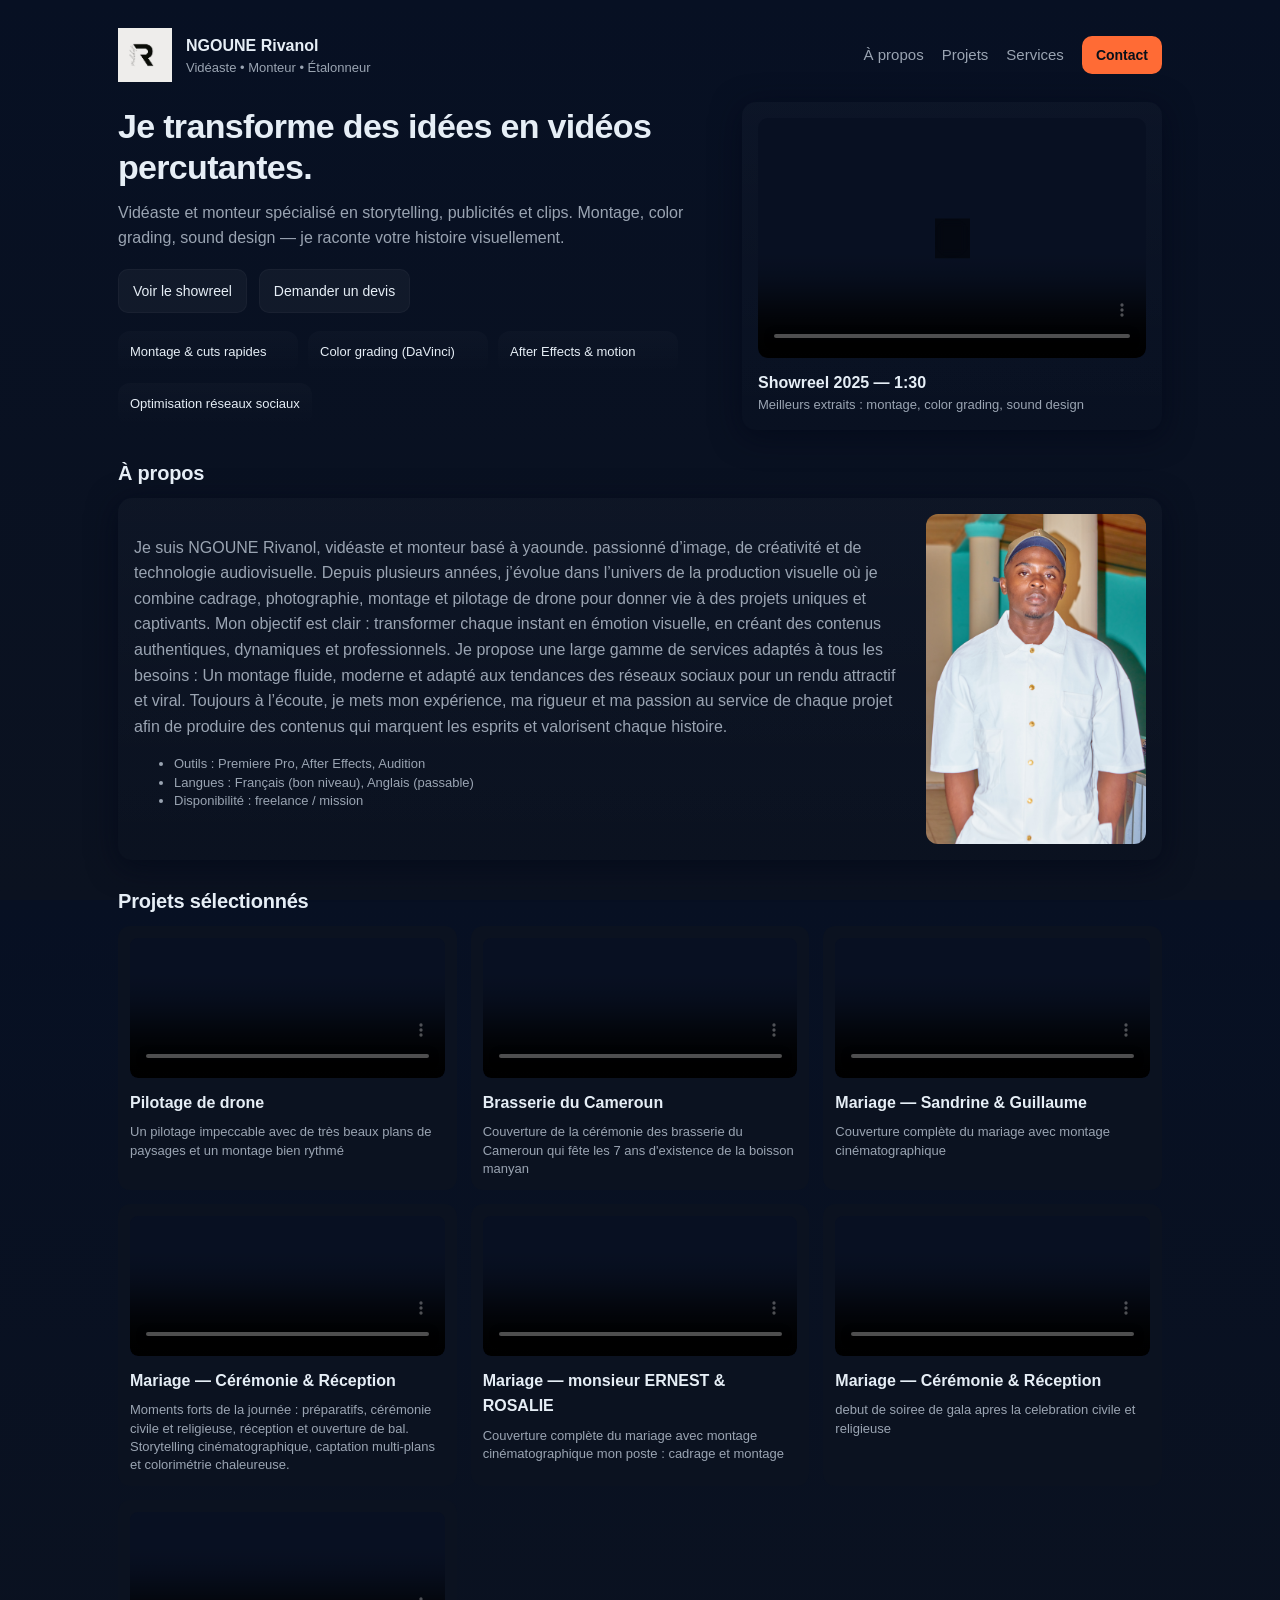
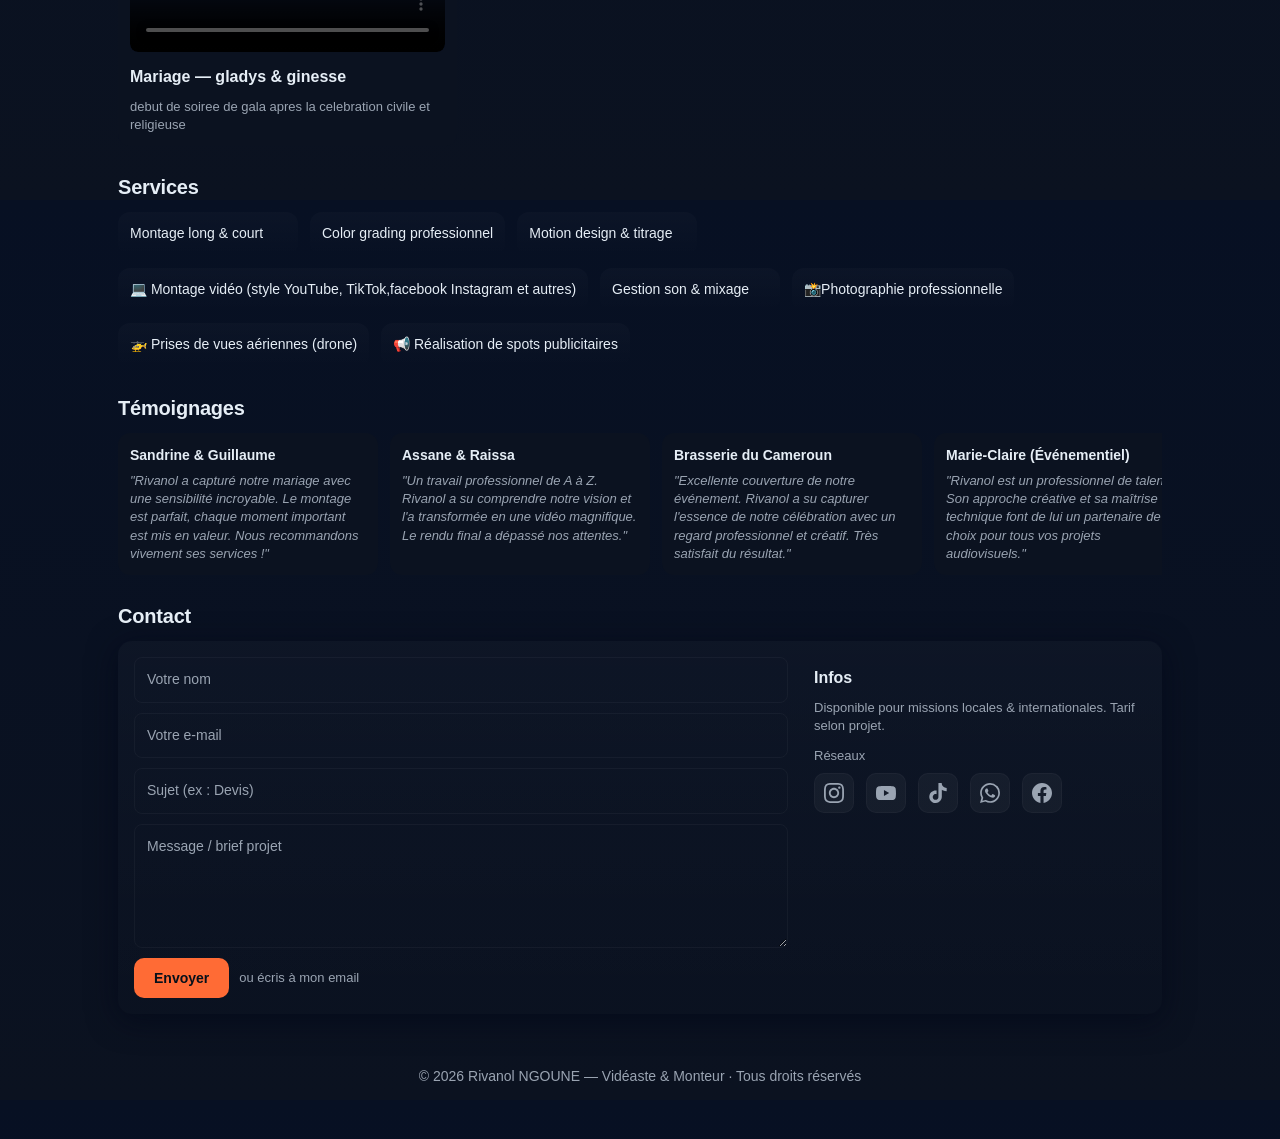
==== commit 8961faa6: "modification du 24 novembre" ====
--- a/index.html
+++ b/index.html
@@ -364,6 +364,15 @@
               </video>
           </div>
           <div style="margin-top:12px;font-weight:700">Mariage — Cérémonie & Réception</div>
+          <div class="proj-meta">debut de soiree de gala apres la celebration civile et religieuse</div>
+        </article>
+         <article class="project">
+          <div class="video-container">
+              <video controls poster="mariage-poster.jpg">
+                <source src="assets/ginesse.mp4" type="video/mp4">
+              </video>
+          </div>
+          <div style="margin-top:12px;font-weight:700">Mariage — gladys  & ginesse </div>
           <div class="proj-meta">debut de soiree de gala apres la celebration civile et religieuse</div>
         </article>
 
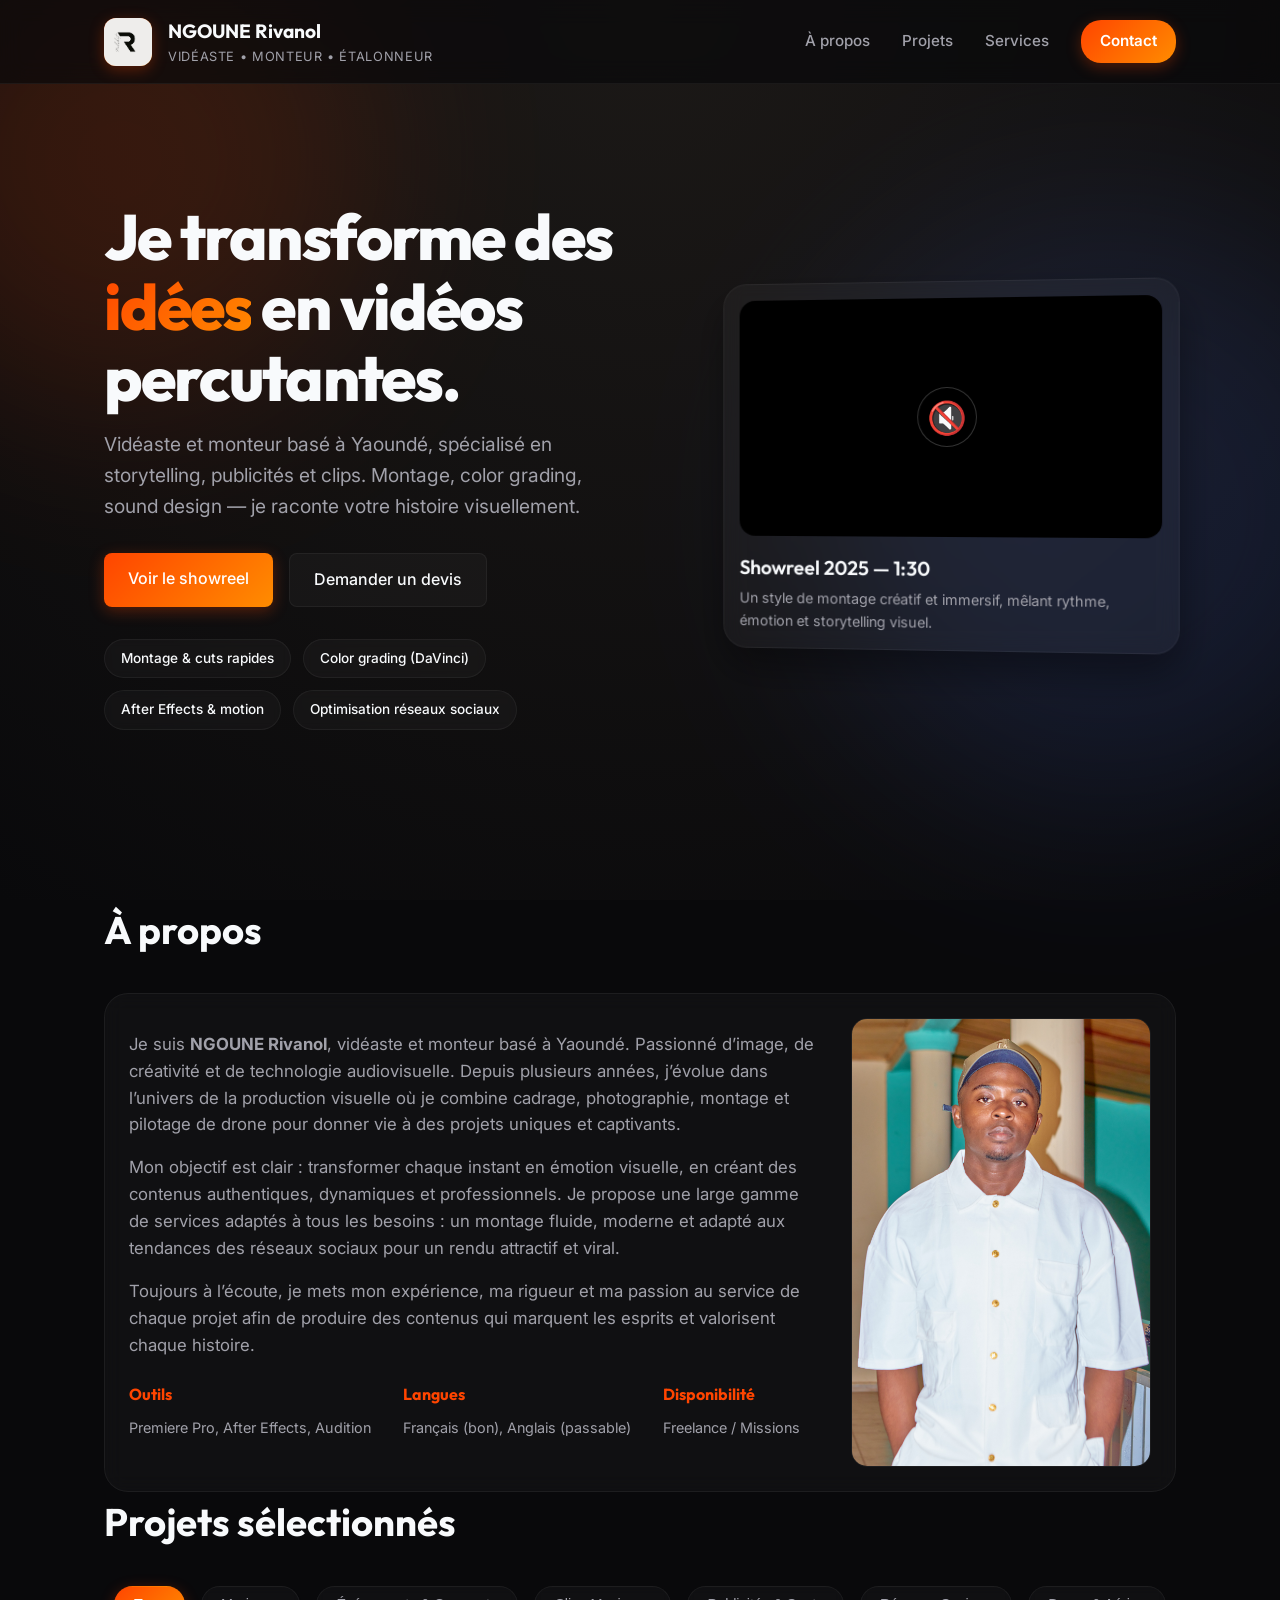
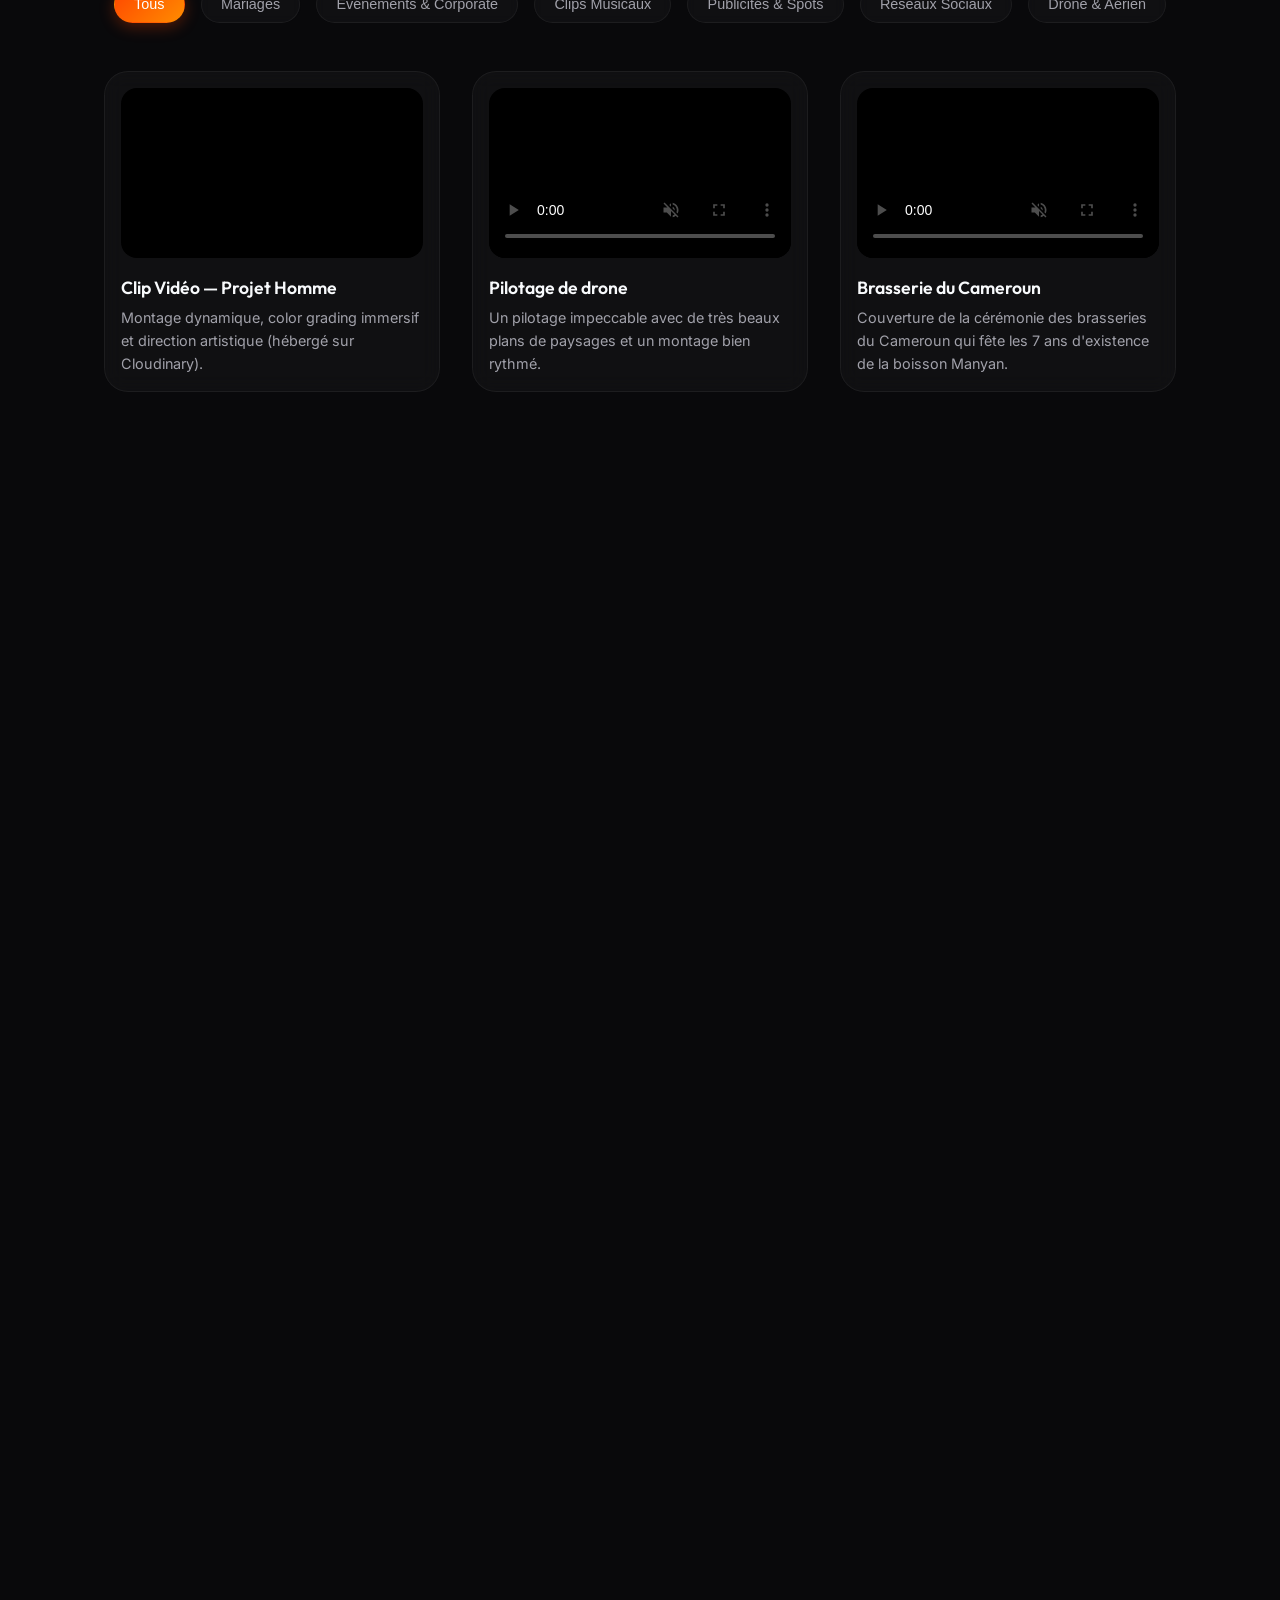
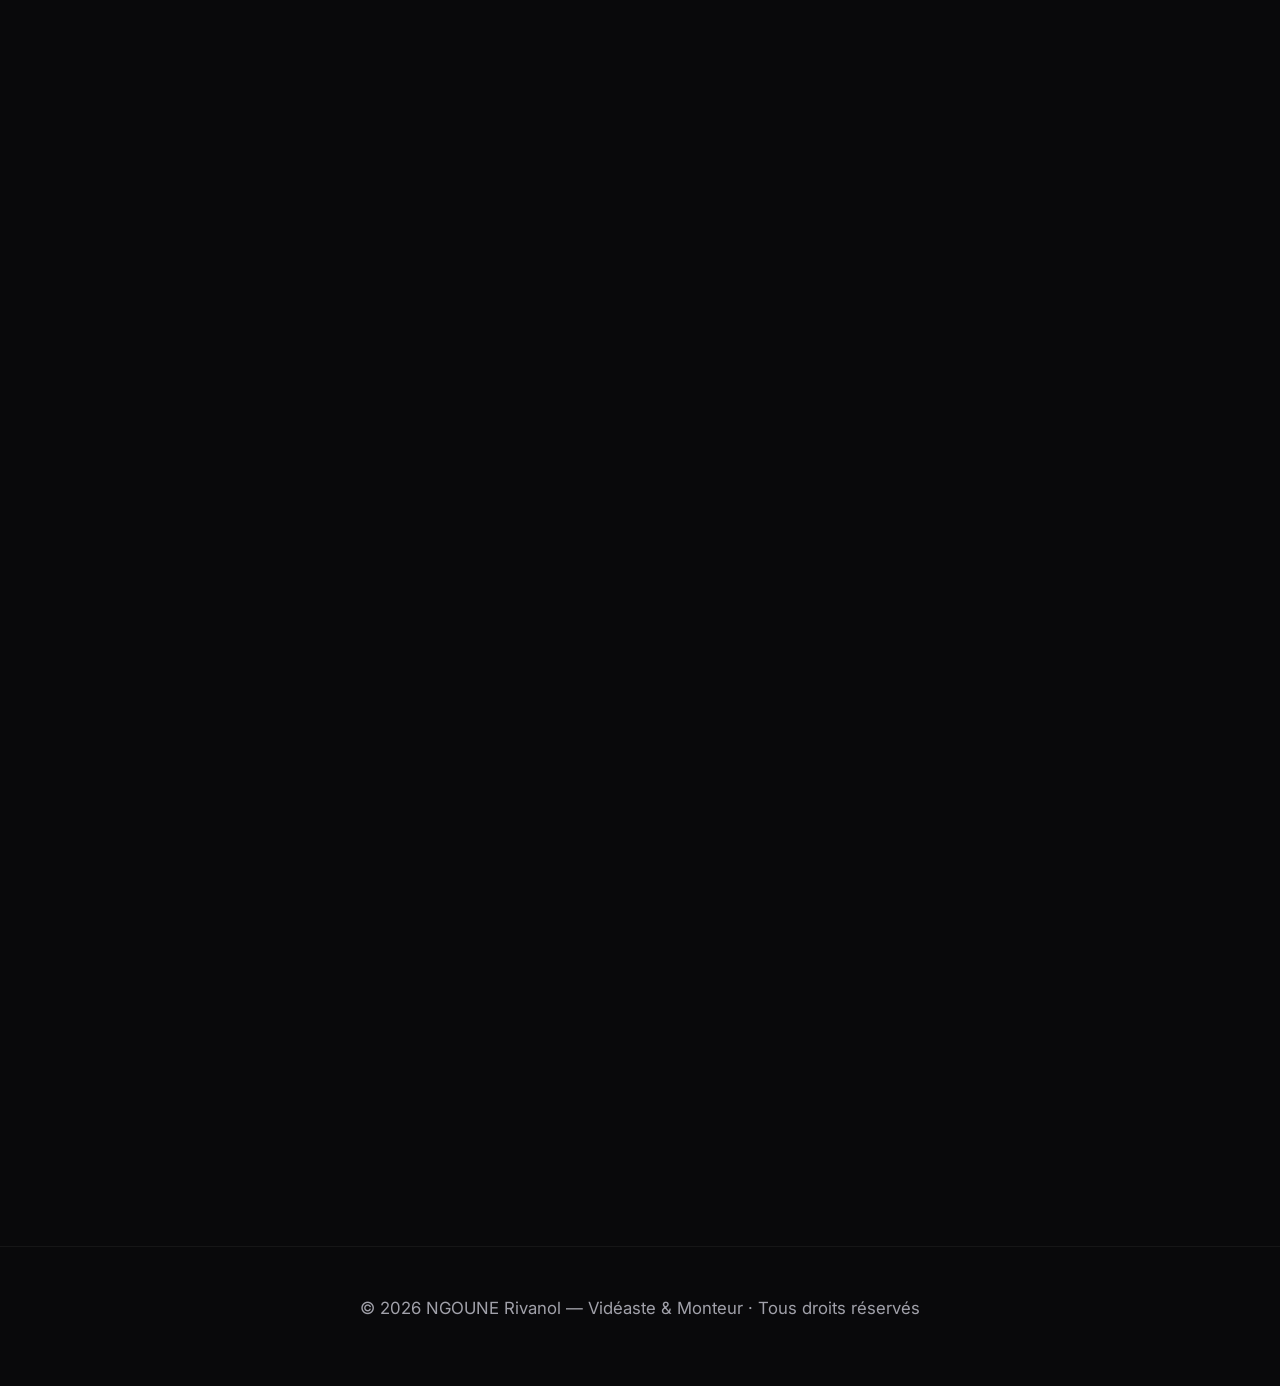
==== commit 67d489b2: "la v2 du site" ====
--- a/index.html
+++ b/index.html
@@ -1,235 +1,28 @@
-<!doctype html>
+<!DOCTYPE html>
 <html lang="fr">
 <head>
   <meta charset="utf-8" />
   <meta name="viewport" content="width=device-width,initial-scale=1" />
-  <title>Portfolio — Vidéaste & Monteur</title>
-  <meta name="description" content="Portfolio de [Ton Nom] — vidéaste, monteur, étalonneur. Showreel, projets, services et contact." />
-  <style>
-    /* ====== Reset & Base ====== */
-    :root{
-      --bg:#0f1724; --card:#0b1220; --muted:#9aa4b2; --accent:#ff6b35; --glass:rgba(255,255,255,0.04);
-      --maxw:1100px; --radius:16px;
-      color-scheme: dark;
-    }
-    *{box-sizing:border-box}
-    html,body{
-      height:100%;
-      margin:0;
-      font-family:'Inter', 'Segoe UI', 'Roboto', 'Helvetica Neue', Arial, sans-serif;
-      font-size:16px;
-      line-height:1.6;
-      font-weight:400;
-      background:linear-gradient(180deg,#071023 0%,#0b1220 100%);
-      color:#e6eef6;
-      -webkit-font-smoothing:antialiased;
-      -moz-osx-font-smoothing:grayscale;
-    }
-    a{color:inherit;text-decoration:none}
-    img,iframe{max-width:100%;display:block}
-    .container{max-width:var(--maxw);margin:0 auto;padding:28px}
-
-    /* ====== Header ====== */
-    header{display:flex;align-items:center;justify-content:space-between;margin-bottom:20px}
-    .brand{display:flex;gap:14px;align-items:center}
-    .logo{width:54px;height:54px;border-radius:12px;background:linear-gradient(135deg,var(--accent),#ff9a66);display:flex;align-items:center;justify-content:center;font-weight:700;color:#09101a;font-size:14px}
-    nav{display:flex;gap:18px;align-items:center}
-    nav a{color:var(--muted);font-size:15px;font-weight:500;transition:color 0.3s ease}
-    nav a:hover{color:#e6eef6}
-    .cta{background:var(--accent);padding:8px 14px;border-radius:10px;color:#07101a;font-weight:600;font-size:14px;transition:transform 0.2s ease}
-    .cta:hover{transform:translateY(-1px)}
-
-    /* ====== Hero ====== */
-    .hero{display:grid;grid-template-columns:1fr 420px;gap:28px;align-items:center;margin-bottom:30px}
-    .hero h1{font-size:34px;font-weight:700;line-height:1.2;margin:0 0 12px;letter-spacing:-0.02em}
-    .lead{color:var(--muted);line-height:1.6;margin-bottom:18px;font-size:16px;font-weight:400}
-    .actions{display:flex;gap:12px}
-    .btn{padding:10px 14px;border-radius:10px;background:var(--glass);border:1px solid rgba(255,255,255,0.03);font-weight:500;font-size:14px;transition:all 0.3s ease}
-    .btn:hover{background:rgba(255,255,255,0.08);transform:translateY(-1px)}
-
-    /* Card / Video frame */
-    .card{background:linear-gradient(180deg, rgba(255,255,255,0.02), transparent); padding:16px;border-radius:14px;box-shadow:0 6px 30px rgba(2,6,23,0.6);}
-    .video-thumb{position:relative;border-radius:10px;overflow:hidden}
-    .playbtn{position:absolute;left:50%;top:50%;transform:translate(-50%,-50%);background:rgba(0,0,0,0.5);backdrop-filter:blur(4px);padding:10px;border-radius:999px}
-
-    /* ====== Sections ====== */
-    section{margin-bottom:28px}
-    h2{margin:0 0 12px;font-size:20px;font-weight:600;line-height:1.3;letter-spacing:-0.01em}
-    h3{font-size:18px;font-weight:600;margin:0 0 8px;line-height:1.3}
-    p{line-height:1.6;margin:0 0 16px}
-
-    /* Projects grid */
-    .grid{display:grid;grid-template-columns:repeat(3,1fr);gap:14px}
-    .project{background:var(--card);padding:12px;border-radius:12px;transition:transform 0.2s ease}
-    .project:hover{transform:translateY(-2px)}
-    .proj-meta{font-size:13px;color:var(--muted);margin-top:8px;line-height:1.4;font-weight:400}
-
-    /* Services */
-    .services{display:flex;gap:12px;flex-wrap:wrap}
-    .service{background:linear-gradient(180deg,rgba(255,255,255,0.02),transparent);padding:12px;border-radius:12px;min-width:180px;font-size:14px;font-weight:500;line-height:1.4;transition:all 0.3s ease}
-    .service:hover{background:rgba(255,255,255,0.05);transform:translateY(-1px)}
-
-    /* Testimonials */
-    .testimonials{display:flex;gap:12px;overflow:auto}
-    .testi{min-width:260px;padding:12px;background:var(--card);border-radius:12px;font-size:14px;line-height:1.5}
-    .testi div:first-child{font-weight:600;margin-bottom:6px}
-    .testi div:last-child{color:var(--muted);font-style:italic}
-
-    /* Contact */
-    .contact-grid{display:grid;grid-template-columns:1fr 340px;gap:18px}
-    input,textarea{
-      width:100%;
-      padding:12px;
-      border-radius:8px;
-      border:1px solid rgba(255,255,255,0.04);
-      background:transparent;
-      color:inherit;
-      font-size:14px;
-      font-family:inherit;
-      line-height:1.4;
-      transition:border-color 0.3s ease;
-    }
-    input:focus,textarea:focus{
-      outline:none;
-      border-color:var(--accent);
-    }
-    input::placeholder,textarea::placeholder{
-      color:var(--muted);
-      font-weight:400;
-    }
-    .submit{
-      background:var(--accent);
-      color:#07101a;
-      padding:12px 20px;
-      border-radius:10px;
-      border:none;
-      font-weight:600;
-      font-size:14px;
-      cursor:pointer;
-      transition:all 0.3s ease;
-    }
-    .submit:hover{
-      transform:translateY(-1px);
-      box-shadow:0 4px 12px rgba(255,107,53,0.3);
-    }
-
-    /* Footer */
-    footer{padding:24px 0;color:var(--muted);font-size:14px;text-align:center;line-height:1.5;font-weight:400}
-
-    /* Responsive */
-    @media (max-width:980px){
-      .hero{grid-template-columns:1fr 1fr}
-      .hero h1{font-size:28px}
-      .grid{grid-template-columns:repeat(2,1fr)}
-      .video-container{height:200px}
-      .container{padding:20px}
-    }
-    @media (max-width:820px){
-      .hero{grid-template-columns:1fr}
-      .grid{grid-template-columns:1fr}
-      .contact-grid{grid-template-columns:1fr}
-    }
-    @media (max-width:640px){
-      .hero{grid-template-columns:1fr}
-      .hero h1{font-size:24px}
-      .lead{font-size:15px}
-      .grid{grid-template-columns:1fr}
-      .contact-grid{grid-template-columns:1fr}
-      .nav{display:none}
-      .services{flex-direction:column}
-      .service{min-width:auto}
-      .actions{flex-direction:column}
-      .video-container{height:180px}
-      .btn,.cta,.submit{width:100%}
-      .container{padding:16px}
-      .social-link{width:36px;height:36px}
-      .testimonials{flex-direction:column;overflow:visible}
-      .testi{min-width:100%}
-    }
-
-    /* Video containers */
-    .video-container{
-      position:relative;
-      width:100%;
-      height:140px;
-      border-radius:8px;
-      overflow:hidden;
-      background:#081022;
-      display:flex;
-      align-items:center;
-      justify-content:center;
-    }
-    .video-container video{
-      width:100%;
-      height:100%;
-      object-fit:cover;
-      border-radius:8px;
-      transition:transform 0.3s ease;
-    }
-    .video-container:hover video{
-      transform:scale(1.02);
-    }
-    .video-container::before{
-      content:'';
-      position:absolute;
-      top:0;
-      left:0;
-      right:0;
-      bottom:0;
-      background:linear-gradient(45deg, transparent 30%, rgba(255,107,53,0.1) 100%);
-      opacity:0;
-      transition:opacity 0.3s ease;
-      pointer-events:none;
-    }
-    .video-container:hover::before{
-      opacity:1;
-    }
-
-    /* Social media icons */
-    .social-link{
-      display:inline-flex;
-      align-items:center;
-      justify-content:center;
-      width:40px;
-      height:40px;
-      border-radius:10px;
-      background:var(--glass);
-      border:1px solid rgba(255,255,255,0.03);
-      color:var(--muted);
-      transition:all 0.3s ease;
-      text-decoration:none;
-    }
-    .social-link:hover{
-      background:var(--accent);
-      color:#07101a;
-      transform:translateY(-2px);
-      box-shadow:0 4px 12px rgba(255,107,53,0.3);
-    }
-    .social-link svg{
-      transition:transform 0.3s ease;
-    }
-    .social-link:hover svg{
-      transform:scale(1.1);
-    }
-
-    /* Small helpers */
-    .muted{color:var(--muted);font-weight:400}
-    .small{font-size:13px;line-height:1.4}
-    .large{font-size:18px;font-weight:600}
-    .bold{font-weight:600}
-    .light{font-weight:300}
-  </style>
+  <title>Portfolio — NGOUNE Rivanol | Vidéaste & Monteur</title>
+  <meta name="description" content="Portfolio de NGOUNE Rivanol — vidéaste, monteur, étalonneur. Showreel, projets, services et contact." />
+  
+  <!-- CSS -->
+  <link rel="stylesheet" href="style.css">
 </head>
 <body>
-  <div class="container">
-    <header>
+  <!-- Decorative Blobs -->
+  <div class="bg-blob blob-1"></div>
+  <div class="bg-blob blob-2"></div>
+
+  <header>
+    <div class="container header-inner">
       <div class="brand">
-        <div class="logo" aria-hidden>
-          <img src="assets/logo.jpg" alt="mon logo">
-        </div>
-        <div>
-          <div style="font-weight:700"> NGOUNE Rivanol</div>
-          <div class="small muted">Vidéaste • Monteur • Étalonneur</div>
+        <div class="logo" aria-hidden="true">
+          <img src="assets/logo.jpg" alt="Logo NGOUNE Rivanol" style="width:100%;height:100%;object-fit:cover;border-radius:12px;">
+        </div>
+        <div class="brand-info">
+          <div class="brand-name">NGOUNE Rivanol</div>
+          <div class="brand-title">Vidéaste • Monteur • Étalonneur</div>
         </div>
       </div>
       <nav aria-label="Navigation">
@@ -238,320 +31,382 @@
         <a href="#services">Services</a>
         <a href="#contact" class="cta">Contact</a>
       </nav>
-    </header>
-
-    <!-- HERO -->
-    <section class="hero">
+    </div>
+  </header>
+
+  <!-- HERO -->
+  <section class="hero" id="home">
+    <div class="container hero-content">
+      <div class="hero-text reveal">
+        <h1>Je transforme des <span class="text-gradient">idées</span> en vidéos percutantes.</h1>
+        <p class="lead">Vidéaste et monteur basé à Yaoundé, spécialisé en storytelling, publicités et clips. Montage, color grading, sound design — je raconte votre histoire visuellement.</p>
+        
+        <div class="hero-actions">
+          <a class="btn btn-primary" href="#work">Voir le showreel</a>
+          <a class="btn" href="#contact">Demander un devis</a>
+        </div>
+
+        <div class="skills-tags">
+          <div class="skill-tag">Montage & cuts rapides</div>
+          <div class="skill-tag">Color grading (DaVinci)</div>
+          <div class="skill-tag">After Effects & motion</div>
+          <div class="skill-tag">Optimisation réseaux sociaux</div>
+        </div>
+      </div>
+
+      <div class="hero-visual reveal">
+        <div class="hero-card">
+          <div class="video-wrapper">
+            <video autoplay muted loop playsinline poster="showreel-poster.jpg" id="main-showreel">
+              <source src="assets/apprentissage.mp4" type="video/mp4">
+            </video>
+            <div class="play-btn" aria-label="Play showreel">▶</div>
+          </div>
+          <div style="margin-top:1rem;">
+            <h3 style="margin-bottom:0.2rem;">Showreel 2025 — 1:30</h3>
+            <p style="font-size:0.9rem;margin-bottom:0;">Un style de montage créatif et immersif, mêlant rythme, émotion et storytelling visuel.</p>
+          </div>
+        </div>
+      </div>
+    </div>
+  </section>
+
+  <!-- ABOUT -->
+  <section id="about" class="container reveal">
+    <h2>À propos</h2>
+    <div class="card" style="display:flex;gap:2rem;align-items:center;flex-wrap:wrap">
+      <div style="flex:1;min-width:280px">
+        <p>Je suis <strong>NGOUNE Rivanol</strong>, vidéaste et monteur basé à Yaoundé. Passionné d’image, de créativité et de technologie audiovisuelle. Depuis plusieurs années, j’évolue dans l’univers de la production visuelle où je combine cadrage, photographie, montage et pilotage de drone pour donner vie à des projets uniques et captivants.</p>
+        <p>Mon objectif est clair : transformer chaque instant en émotion visuelle, en créant des contenus authentiques, dynamiques et professionnels. Je propose une large gamme de services adaptés à tous les besoins : un montage fluide, moderne et adapté aux tendances des réseaux sociaux pour un rendu attractif et viral.</p>
+        <p>Toujours à l’écoute, je mets mon expérience, ma rigueur et ma passion au service de chaque projet afin de produire des contenus qui marquent les esprits et valorisent chaque histoire.</p>
+        
+        <div style="margin-top: 1.5rem; display: flex; gap: 2rem; flex-wrap: wrap;">
+          <div>
+            <h4 style="color:var(--accent-color); margin-bottom:0.5rem;">Outils</h4>
+            <p style="font-size:0.9rem;">Premiere Pro, After Effects, Audition</p>
+          </div>
+          <div>
+            <h4 style="color:var(--accent-color); margin-bottom:0.5rem;">Langues</h4>
+            <p style="font-size:0.9rem;">Français (bon), Anglais (passable)</p>
+          </div>
+          <div>
+            <h4 style="color:var(--accent-color); margin-bottom:0.5rem;">Disponibilité</h4>
+            <p style="font-size:0.9rem;">Freelance / Missions</p>
+          </div>
+        </div>
+      </div>
+      <div style="width:300px; border-radius:var(--radius-md); overflow:hidden; border: 1px solid var(--card-border);">
+        <img src="assets/photo_pro.jpg" alt="Portrait NGOUNE Rivanol" style="width:100%; height:auto;" />
+      </div>
+    </div>
+  </section>
+
+  <!-- WORK / PROJECTS -->
+  <section id="work" class="container">
+    <h2 class="reveal">Projets sélectionnés</h2>
+    
+    <!-- Filtres de portfolio -->
+    <div class="portfolio-filters reveal">
+      <button class="filter-btn active" data-filter="all">Tous</button>
+      <button class="filter-btn" data-filter="mariage">Mariages</button>
+      <button class="filter-btn" data-filter="corporate">Événements & Corporate</button>
+      <button class="filter-btn" data-filter="clips">Clips Musicaux</button>
+      <button class="filter-btn" data-filter="pub">Publicités & Spots</button>
+      <button class="filter-btn" data-filter="social">Réseaux Sociaux</button>
+      <button class="filter-btn" data-filter="drone">Drone & Aérien</button>
+    </div>
+
+    <div class="grid">
+      
+      <article class="card project-card reveal" data-category="clips">
+        <div class="project-video">
+          <iframe src="https://player.cloudinary.com/embed/?cloud_name=yvgb7xpz&public_id=homme_q0p3sh&autoplay=true&muted=true&loop=true" allow="autoplay; fullscreen; encrypted-media; picture-in-picture" allowfullscreen frameborder="0"></iframe>
+        </div>
+        <div class="project-info">
+          <h3>Clip Vidéo — Projet Homme</h3>
+          <p>Montage dynamique, color grading immersif et direction artistique (hébergé sur Cloudinary).</p>
+        </div>
+      </article>
+      
+      <article class="card project-card reveal" data-category="drone">
+        <div class="project-video">
+          <video autoplay muted loop playsinline controls poster="pillotage-poster.jpg">
+            <source src="assets/pillotage.mp4" type="video/mp4">
+          </video>
+        </div>
+        <div class="project-info">
+          <h3>Pilotage de drone</h3>
+          <p>Un pilotage impeccable avec de très beaux plans de paysages et un montage bien rythmé.</p>
+        </div>
+      </article>
+
+      <article class="card project-card reveal" data-category="corporate">
+        <div class="project-video">
+          <video autoplay muted loop playsinline controls poster="magnan-poster.jpg">
+            <source src="assets/magnan_deo.mp4" type="video/mp4">
+          </video>
+        </div>
+        <div class="project-info">
+          <h3>Brasserie du Cameroun</h3>
+          <p>Couverture de la cérémonie des brasseries du Cameroun qui fête les 7 ans d'existence de la boisson Manyan.</p>
+        </div>
+      </article>
+
+      <article class="card project-card reveal" data-category="mariage">
+        <div class="project-video">
+          <video autoplay muted loop playsinline controls poster="mariage-poster.jpg">
+            <source src="assets/deo_mariage.mp4" type="video/mp4">
+          </video>
+        </div>
+        <div class="project-info">
+          <h3>Mariage — Sandrine & Guillaume</h3>
+          <p>Couverture complète du mariage avec montage cinématographique.</p>
+        </div>
+      </article>
+
+      <article class="card project-card reveal" data-category="mariage">
+        <div class="project-video">
+          <video autoplay muted loop playsinline controls poster="mariage-poster.jpg">
+            <source src="assets/mariage_2.mp4" type="video/mp4">
+          </video>
+        </div>
+        <div class="project-info">
+          <h3>Mariage — Cérémonie & Réception</h3>
+          <p>Moments forts : préparatifs, cérémonie, réception. Storytelling cinématographique, captation multi‑plans et colorimétrie chaleureuse.</p>
+        </div>
+      </article>
+
+      <article class="card project-card reveal" data-category="mariage">
+        <div class="project-video">
+          <video autoplay muted loop playsinline controls poster="mariage-poster.jpg">
+            <source src="assets/ENEST.mp4" type="video/mp4">
+          </video>
+        </div>
+        <div class="project-info">
+          <h3>Mariage — M. Ernest & Rosalie</h3>
+          <p>Couverture complète du mariage avec montage cinématographique. Poste : cadrage et montage.</p>
+        </div>
+      </article>
+
+      <article class="card project-card reveal" data-category="mariage">
+        <div class="project-video">
+          <video autoplay muted loop playsinline controls poster="mariage-poster.jpg">
+            <source src="assets/festivite.mp4" type="video/mp4">
+          </video>
+        </div>
+        <div class="project-info">
+          <h3>Mariage — Cérémonie & Réception</h3>
+          <p>Début de soirée de gala après la célébration civile et religieuse.</p>
+        </div>
+      </article>
+
+      <article class="card project-card reveal" data-category="mariage">
+        <div class="project-video">
+          <video autoplay muted loop playsinline controls poster="mariage-poster.jpg">
+            <source src="assets/ginesse.mp4" type="video/mp4">
+          </video>
+        </div>
+        <div class="project-info">
+          <h3>Mariage — Gladys & Ginesse</h3>
+          <p>Début de soirée de gala après la célébration civile et religieuse.</p>
+        </div>
+      </article>
+
+    </div>
+  </section>
+
+  <!-- SERVICES -->
+  <section id="services" class="container">
+    <h2 class="reveal">Services</h2>
+    <div class="services-grid">
+      <div class="service-item reveal">
+        <div class="service-icon">✂️</div>
+        <h3>Montage vidéo</h3>
+        <p>Montage long & court (style YouTube, TikTok, Facebook, Instagram et autres).</p>
+      </div>
+      <div class="service-item reveal">
+        <div class="service-icon">🎨</div>
+        <h3>Color Grading</h3>
+        <p>Étalonnage professionnel sous DaVinci Resolve pour sublimer vos images.</p>
+      </div>
+      <div class="service-item reveal">
+        <div class="service-icon">✨</div>
+        <h3>Motion Design</h3>
+        <p>Motion design, titrage et effets spéciaux sous After Effects.</p>
+      </div>
+      <div class="service-item reveal">
+        <div class="service-icon">🔊</div>
+        <h3>Sound Design</h3>
+        <p>Gestion du son et mixage pour une immersion totale.</p>
+      </div>
+      <div class="service-item reveal">
+        <div class="service-icon">📸</div>
+        <h3>Photographie</h3>
+        <p>Photographie professionnelle pour immortaliser vos moments.</p>
+      </div>
+      <div class="service-item reveal">
+        <div class="service-icon">🚁</div>
+        <h3>Prises de vues aériennes</h3>
+        <p>Pilotage de drone pour des plans aériens spectaculaires.</p>
+      </div>
+      <div class="service-item reveal">
+        <div class="service-icon">📢</div>
+        <h3>Spots Publicitaires</h3>
+        <p>Réalisation complète de spots publicitaires percutants.</p>
+      </div>
+    </div>
+  </section>
+
+  <!-- TESTIMONIALS -->
+  <section id="testimonials" class="container">
+    <h2 class="reveal">Témoignages</h2>
+    <div class="testimonials-slider reveal">
+      
+      <div class="card testimonial-card">
+        <div class="quote-icon">"</div>
+        <p>Rivanol a capturé notre mariage avec une sensibilité incroyable. Le montage est parfait, chaque moment important est mis en valeur. Nous recommandons vivement ses services !</p>
+        <div style="margin-top: 1rem;">
+          <h4 style="margin: 0;">Sandrine & Guillaume</h4>
+        </div>
+      </div>
+
+      <div class="card testimonial-card">
+        <div class="quote-icon">"</div>
+        <p>Un travail professionnel de A à Z. Rivanol a su comprendre notre vision et l'a transformée en une vidéo magnifique. Le rendu final a dépassé nos attentes.</p>
+        <div style="margin-top: 1rem;">
+          <h4 style="margin: 0;">Assane & Raissa</h4>
+        </div>
+      </div>
+
+      <div class="card testimonial-card">
+        <div class="quote-icon">"</div>
+        <p>Excellente couverture de notre événement. Rivanol a su capturer l'essence de notre célébration avec un regard professionnel et créatif. Très satisfait du résultat.</p>
+        <div style="margin-top: 1rem;">
+          <h4 style="margin: 0;">Brasserie du Cameroun</h4>
+        </div>
+      </div>
+
+      <div class="card testimonial-card">
+        <div class="quote-icon">"</div>
+        <p>Rivanol est un professionnel de talent. Son approche créative et sa maîtrise technique font de lui un partenaire de choix pour tous vos projets audiovisuels.</p>
+        <div style="margin-top: 1rem;">
+          <h4 style="margin: 0;">Marie-Claire (Événementiel)</h4>
+        </div>
+      </div>
+
+      <div class="card testimonial-card">
+        <div class="quote-icon">"</div>
+        <p>L'aftermovie de notre gala d'entreprise est incroyable. Rivanol a un don pour capter l'énergie de la salle et la retranscrire avec un montage dynamique. Notre équipe est ravie !</p>
+        <div style="margin-top: 1rem;">
+          <h4 style="margin: 0;">Direction Communication, TechCorp</h4>
+        </div>
+      </div>
+
+      <div class="card testimonial-card">
+        <div class="quote-icon">"</div>
+        <p>Pour mon anniversaire VIP, je voulais des souvenirs dignes d'un clip vidéo. Mission accomplie ! Les transitions et les effets sont tops. Merci encore pour ton professionnalisme.</p>
+        <div style="margin-top: 1rem;">
+          <h4 style="margin: 0;">Stéphane D. (Soirée Privée)</h4>
+        </div>
+      </div>
+
+      <div class="card testimonial-card">
+        <div class="quote-icon">"</div>
+        <p>Ses prises de vue au drone lors de notre festival en plein air ont donné une toute autre dimension à la vidéo récapitulative. Un vrai passionné de l'image.</p>
+        <div style="margin-top: 1rem;">
+          <h4 style="margin: 0;">Comité d'Organisation du Festival</h4>
+        </div>
+      </div>
+
+      <div class="card testimonial-card">
+        <div class="quote-icon">"</div>
+        <p>Le color grading est juste fou ! Il a réussi à donner un look complètement cinématographique à mon clip musical. L'ambiance visuelle correspond exactement à ce que j'avais en tête.</p>
+        <div style="margin-top: 1rem;">
+          <h4 style="margin: 0;">Marc (Artiste Indépendant)</h4>
+        </div>
+      </div>
+
+      <div class="card testimonial-card">
+        <div class="quote-icon">"</div>
+        <p>Un sens du rythme exceptionnel au montage. Les cuts sont rapides, précis et synchronisés à la perfection avec le sound design. Les vidéos pour nos réseaux sociaux ont explosé en vues !</p>
+        <div style="margin-top: 1rem;">
+          <h4 style="margin: 0;">Sophie L. (Agence Marketing)</h4>
+        </div>
+      </div>
+
+      <div class="card testimonial-card">
+        <div class="quote-icon">"</div>
+        <p>L'intégration du motion design et des effets de transition est d'une fluidité remarquable. Le storytelling visuel maintient l'attention de la première à la dernière seconde.</p>
+        <div style="margin-top: 1rem;">
+          <h4 style="margin: 0;">Julien (Créateur de Contenu)</h4>
+        </div>
+      </div>
+
+    </div>
+  </section>
+
+  <!-- CONTACT -->
+  <section id="contact" class="container reveal">
+    <h2>Contact</h2>
+    <div class="card contact-wrapper">
       <div>
-        <h1>Je transforme des idées en vidéos percutantes.</h1>
-        <p class="lead">Vidéaste et monteur spécialisé en storytelling, publicités et clips. Montage, color grading, sound design — je raconte votre histoire visuellement.</p>
-        <div class="actions">
-          <a class="btn" href="#work">Voir le showreel</a>
-          <a class="btn" href="#contact">Demander un devis</a>
-        </div>
-
-        <!-- Key skills -->
-        <div style="margin-top:18px;display:flex;gap:10px;flex-wrap:wrap">
-          <div class="service small">Montage & cuts rapides</div>
-          <div class="service small">Color grading (DaVinci)</div>
-          <div class="service small">After Effects & motion</div>
-          <div class="service small">Optimisation réseaux sociaux</div>
-        </div>
-      </div>
-
-      <!-- Showreel / card -->
-      <aside class="card">
-        <div class="video-thumb" id="showreel-card">
-          <div class="video-container" style="height:240px">
-            <video controls poster="showreel-poster.jpg">
-              <source src="assets/apprentissage.mp4" type="video/mp4">
-              <div class="proj-meta">Un style de montage créatif et immersif, mêlant rythme, émotion et storytelling visuel pour illustrer chaque pensée.</div>
-            </video>
-          </div>
-          <button class="playbtn" aria-label="Play showreel">▶</button>
-        </div>
-        <div style="margin-top:12px">
-          <div style="font-weight:700">Showreel 2025 — 1:30</div>
-          <div class="muted small">Meilleurs extraits : montage, color grading, sound design</div>
-        </div>
-      </aside>
-    </section>
-
-    <!-- ABOUT -->
-    <section id="about">
-      <h2>À propos</h2>
-      <div class="card" style="display:flex;gap:16px;align-items:center;flex-wrap:wrap">
-        <div style="flex:1;min-width:220px">
-          <p class="muted">Je suis  NGOUNE Rivanol, vidéaste et monteur basé à yaounde.  passionné d’image, de créativité et de technologie audiovisuelle.
-            Depuis plusieurs années, j’évolue dans l’univers de la production visuelle où je combine cadrage, photographie, montage et pilotage de drone pour donner vie à des projets uniques et captivants.
-            Mon objectif est clair : transformer chaque instant en émotion visuelle, en créant des contenus authentiques, dynamiques et professionnels.
-            Je propose une large gamme de services adaptés à tous les besoins :
-            Un montage fluide, moderne et adapté aux tendances des réseaux sociaux pour un rendu attractif et viral.
-            Toujours à l’écoute, je mets mon expérience, ma rigueur et ma passion au service de chaque projet afin de produire des contenus qui marquent les esprits et valorisent chaque histoire.</p>
-          <ul class="muted small">
-            <li>Outils : Premiere Pro,  After Effects, Audition</li>
-            <li>Langues : Français (bon niveau), Anglais (passable)</li>
-            <li>Disponibilité : freelance / mission</li>
-          </ul>
-        </div>
-        <div style="width:220px;border-radius:12px;overflow:hidden">
-          <!-- Remplace par ta photo / vignette -->
-          <img src="assets/photo_pro.jpg" alt="Portrait" />
-        </div>
-      </div>
-    </section>
-
-    <!-- WORK / PROJECTS -->
-    <section id="work">
-      <h2>Projets sélectionnés</h2>
-      <div class="grid">
-        <!-- Project 1 -->
-        <article class="project">
-          <div class="video-container">
-            <video controls poster="pillotage-poster.jpg">
-              <source src="assets/pillotage.mp4" type="video/mp4">
-            </video>
-          </div>
-          <div style="margin-top:12px;font-weight:700">Pilotage de drone</div>
-          <div class="proj-meta">Un pilotage impeccable avec de très beaux plans de paysages et un montage bien rythmé</div>
-        </article>
-
-        <!-- Project 2 -->
-        <article class="project">
-          <div class="video-container">
-            <video controls poster="magnan-poster.jpg">
-              <source src="assets/magnan_deo.mp4" type="video/mp4">
-            </video>
-          </div>
-          <div style="margin-top:12px;font-weight:700">Brasserie du Cameroun</div>
-          <div class="proj-meta">Couverture de la cérémonie  des brasserie du Cameroun qui fête les 7 ans d'existence de la boisson manyan</div>
-        </article>
-
-        <!-- Project 3 -->
-        <article class="project">
-          <div class="video-container">
-            <video controls poster="mariage-poster.jpg">
-              <source src="assets/deo_mariage.mp4" type="video/mp4">
-            </video>
-          </div>
-          <div style="margin-top:12px;font-weight:700">Mariage — Sandrine & Guillaume</div>
-          <div class="proj-meta">Couverture complète du mariage avec montage cinématographique</div>
-        </article>
-        <article class="project">
-          <div class="video-container">
-              <video controls poster="mariage-poster.jpg">
-                <source src="assets/mariage_2.mp4" type="video/mp4">
-              </video>
-          </div>
-          <div style="margin-top:12px;font-weight:700">Mariage — Cérémonie & Réception</div>
-          <div class="proj-meta">Moments forts de la journée : préparatifs, cérémonie civile et religieuse, réception et ouverture de bal. Storytelling cinématographique, captation multi‑plans et colorimétrie chaleureuse.</div>
-        </article>
-        <!-- Project 4 -->
-        <article class="project">
-          <div class="video-container">
-            <video controls poster="mariage-poster.jpg">
-              <source src="assets/ENEST.mp4" type="video/mp4">
-            </video>
-          </div>
-          <div style="margin-top:12px;font-weight:700">Mariage — monsieur ERNEST & ROSALIE</div>
-          <div class="proj-meta">Couverture complète du mariage avec montage cinématographique mon poste : cadrage et montage</div>
-        </article>
-        <!-- Project 4 -->
-        <article class="project">
-          <div class="video-container">
-              <video controls poster="mariage-poster.jpg">
-                <source src="assets/festivite.mp4" type="video/mp4">
-              </video>
-          </div>
-          <div style="margin-top:12px;font-weight:700">Mariage — Cérémonie & Réception</div>
-          <div class="proj-meta">debut de soiree de gala apres la celebration civile et religieuse</div>
-        </article>
-         <article class="project">
-          <div class="video-container">
-              <video controls poster="mariage-poster.jpg">
-                <source src="assets/ginesse.mp4" type="video/mp4">
-              </video>
-          </div>
-          <div style="margin-top:12px;font-weight:700">Mariage — gladys  & ginesse </div>
-          <div class="proj-meta">debut de soiree de gala apres la celebration civile et religieuse</div>
-        </article>
-
-        <!-- Add more projects by copying the block -->
-      </div>
-    </section>
-
-    <!-- SERVICES -->
-    <section id="services">
-      <h2>Services</h2>
-      <div class="services">
-        <div class="service">Montage long & court</div>
-        <div class="service">Color grading professionnel</div>
-        <div class="service">Motion design & titrage</div>
-        <div class="service">💻 Montage vidéo (style YouTube, TikTok,facebook Instagram et autres)</div>
-        <div class="service">Gestion son & mixage</div>
-        <div class="service">📸Photographie professionnelle</div>
-        <div class="service">🚁 Prises de vues aériennes (drone)</div>
-        <div class="service">📢 Réalisation de spots publicitaires </div>
-      </div>
-    </section>
-
-    <!-- TESTIMONIALS -->
-    <section id="testimonials">
-      <h2>Témoignages</h2>
-      <div class="testimonials">
-        <div class="testi">
-          <div style="font-weight:700">Sandrine & Guillaume</div>
-          <div class="muted small">"Rivanol a capturé notre mariage avec une sensibilité incroyable. Le montage est parfait, chaque moment important est mis en valeur. Nous recommandons vivement ses services !"</div>
-        </div>
-        <div class="testi">
-          <div style="font-weight:700">Assane & Raissa</div>
-          <div class="muted small">"Un travail professionnel de A à Z. Rivanol a su comprendre notre vision et l'a transformée en une vidéo magnifique. Le rendu final a dépassé nos attentes."</div>
-        </div>
-        <div class="testi">
-          <div style="font-weight:700">Brasserie du Cameroun</div>
-          <div class="muted small">"Excellente couverture de notre événement. Rivanol a su capturer l'essence de notre célébration avec un regard professionnel et créatif. Très satisfait du résultat."</div>
-        </div>
-        <div class="testi">
-          <div style="font-weight:700">Marie-Claire (Événementiel)</div>
-          <div class="muted small">"Rivanol est un professionnel de talent. Son approche créative et sa maîtrise technique font de lui un partenaire de choix pour tous vos projets audiovisuels."</div>
-        </div>
-      </div>
-    </section>
-
-    <!-- CONTACT -->
-    <section id="contact">
-      <h2>Contact</h2>
-      <div class="card contact-grid">
-        <form onsubmit="event.preventDefault(); sendMail()" style="display:flex;flex-direction:column;gap:10px">
-          <input id="name" placeholder="Votre nom" required />
-          <input id="email" type="email" placeholder="Votre e‑mail" required />
-          <input id="subject" placeholder="Sujet (ex : Devis)" />
-          <textarea id="message" rows="5" placeholder="Message / brief projet"></textarea>
-          <div style="display:flex;gap:10px;align-items:center">
-            <button class="submit" type="submit">Envoyer</button>
-            <div class="muted small">ou écris à <a href="mailto:Rivanol607@gmail.com"> mon email</a></div>
-          </div>
+        <h3 style="margin-bottom: 1rem;">Discutons de votre projet</h3>
+        <p style="margin-bottom: 2rem;">Disponible pour des missions locales et internationales. Tarif adapté selon le projet. Envoyez-moi un message pour obtenir un devis.</p>
+        
+        <form onsubmit="sendMail(event)">
+          <div class="form-group">
+            <input type="text" id="name" class="form-control" placeholder="Votre nom" required />
+          </div>
+          <div class="form-group">
+            <input type="email" id="email" class="form-control" placeholder="Votre e-mail" required />
+          </div>
+          <div class="form-group">
+            <input type="text" id="subject" class="form-control" placeholder="Sujet (ex: Devis, Collaboration)" />
+          </div>
+          <div class="form-group">
+            <textarea id="message" class="form-control" placeholder="Détails de votre projet..."></textarea>
+          </div>
+          <button type="submit" class="btn btn-primary" style="width: 100%;">Envoyer le message</button>
         </form>
-
-        <div style="padding:8px">
-          <div style="font-weight:700">Infos</div>
-          <div class="muted small" style="margin-top:8px">Disponible pour missions locales & internationales. Tarif selon projet.</div>
-
-          <div style="margin-top:12px">
-            <div class="small muted">Réseaux</div>
-            <div style="display:flex;gap:12px;margin-top:8px;flex-wrap:wrap">
-              <a class="social-link" href="https://instagram.com/votre_profil" target="_blank" title="Instagram">
-                <svg width="20" height="20" viewBox="0 0 24 24" fill="currentColor">
-                  <path d="M12 2.163c3.204 0 3.584.012 4.85.07 3.252.148 4.771 1.691 4.919 4.919.058 1.266.07 1.645.07 4.849 0 3.205-.012 3.584-.07 4.849-.149 3.225-1.664 4.771-4.919 4.919-1.266.058-1.644.07-4.85.07-3.204 0-3.584-.012-4.849-.07-3.26-.149-4.771-1.699-4.919-4.92-.058-1.265-.07-1.644-.07-4.849 0-3.204.013-3.583.07-4.849.149-3.227 1.664-4.771 4.919-4.919 1.266-.057 1.645-.069 4.849-.069zm0-2.163c-3.259 0-3.667.014-4.947.072-4.358.2-6.78 2.618-6.98 6.98-.059 1.281-.073 1.689-.073 4.948 0 3.259.014 3.668.072 4.948.2 4.358 2.618 6.78 6.98 6.98 1.281.058 1.689.072 4.948.072 3.259 0 3.668-.014 4.948-.072 4.354-.2 6.782-2.618 6.979-6.98.059-1.28.073-1.689.073-4.948 0-3.259-.014-3.667-.072-4.947-.196-4.354-2.617-6.78-6.979-6.98-1.281-.059-1.69-.073-4.949-.073zm0 5.838c-3.403 0-6.162 2.759-6.162 6.162s2.759 6.163 6.162 6.163 6.162-2.759 6.162-6.163c0-3.403-2.759-6.162-6.162-6.162zm0 10.162c-2.209 0-4-1.79-4-4 0-2.209 1.791-4 4-4s4 1.791 4 4c0 2.21-1.791 4-4 4zm6.406-11.845c-.796 0-1.441.645-1.441 1.44s.645 1.44 1.441 1.44c.795 0 1.439-.645 1.439-1.44s-.644-1.44-1.439-1.44z"/>
-                </svg>
-              </a>
-              <a class="social-link" href="https://youtube.com/@rivanolngoune-k2f?si=9q39yp8x8vvuKr74" target="_blank" title="YouTube">
-                <svg width="20" height="20" viewBox="0 0 24 24" fill="currentColor">
-                  <path d="M23.498 6.186a3.016 3.016 0 0 0-2.122-2.136C19.505 3.545 12 3.545 12 3.545s-7.505 0-9.377.505A3.017 3.017 0 0 0 .502 6.186C0 8.07 0 12 0 12s0 3.93.502 5.814a3.016 3.016 0 0 0 2.122 2.136c1.871.505 9.376.505 9.376.505s7.505 0 9.377-.505a3.015 3.015 0 0 0 2.122-2.136C24 15.93 24 12 24 12s0-3.93-.502-5.814zM9.545 15.568V8.432L15.818 12l-6.273 3.568z"/>
-                </svg>
-              </a>
-              <a class="social-link" href="https://tiktok.com/@votre_profil" target="_blank" title="TikTok">
-                <svg width="20" height="20" viewBox="0 0 24 24" fill="currentColor">
-                  <path d="M12.525.02c1.31-.02 2.61-.01 3.91-.02.08 1.53.63 3.09 1.75 4.17 1.12 1.11 2.7 1.62 4.24 1.79v4.03c-1.44-.05-2.89-.35-4.2-.97-.57-.26-1.1-.59-1.62-.93-.01 2.92.01 5.84-.02 8.75-.08 1.4-.54 2.79-1.35 3.94-1.31 1.92-3.58 3.17-5.91 3.21-1.43.08-2.86-.31-4.08-1.03-2.02-1.19-3.44-3.37-3.65-5.71-.02-.5-.03-1-.01-1.49.18-1.9 1.12-3.72 2.58-4.96 1.66-1.44 3.98-2.13 6.15-1.72.02 1.48-.04 2.96-.04 4.44-.99-.32-2.15-.23-3.02.37-.63.41-1.11 1.04-1.36 1.75-.21.51-.15 1.07-.14 1.61.24 1.64 1.82 3.02 3.5 2.87 1.12-.01 2.19-.66 2.77-1.61.19-.33.4-.67.41-1.06.1-1.79.06-3.57.07-5.36.01-4.03-.01-8.05.02-12.07z"/>
-                </svg>
-              </a>
-              <a class="social-link" href="https://wa.me/237680550023" target="_blank" title="WhatsApp">
-                <svg width="20" height="20" viewBox="0 0 24 24" fill="currentColor">
-                  <path d="M17.472 14.382c-.297-.149-1.758-1.012-2.03-1.123-.273-.114-.471-.17-.669.17-.198.341-.768 1.123-.94 1.353-.173.23-.347.259-.644.114-.297-.145-1.253-.465-2.39-1.485-.883-.788-1.48-1.761-1.653-2.059-.173-.297-.018-.458.13-.606.134-.133.298-.347.446-.52.149-.174.198-.298.298-.497.099-.198.05-.372-.025-.52-.075-.149-.669-1.612-.916-2.207-.242-.579-.487-.5-.669-.51-.173-.008-.371-.01-.57-.01-.198 0-.52.074-.792.372-.272.297-1.04 1.016-1.04 2.479 0 1.462 1.065 2.875 1.213 3.074.149.198 2.096 3.2 5.077 4.487.709.306 1.262.489 1.694.625.712.227 1.36.195 1.871.118.571-.085 1.758-.719 2.006-1.413.248-.694.248-1.289.173-1.413-.074-.124-.272-.198-.57-.347m-5.421 7.403h-.004a9.87 9.87 0 01-5.031-1.378l-.361-.214-3.741.982.998-3.648-.235-.374a9.86 9.86 0 01-1.51-5.26c.001-5.45 4.436-9.884 9.888-9.884 2.64 0 5.122 1.03 6.988 2.898a9.825 9.825 0 012.893 6.994c-.003 5.45-4.437 9.884-9.885 9.884m8.413-18.297A11.815 11.815 0 0012.05 0C5.495 0 .16 5.335.157 11.892c0 2.096.547 4.142 1.588 5.945L.057 24l6.305-1.654a11.882 11.882 0 005.683 1.448h.005c6.554 0 11.89-5.335 11.893-11.893A11.821 11.821 0 0020.885 3.488"/>
-                </svg>
-              </a>
-              <a class="social-link" href="https://www.facebook.com/share/1D6vcjqG53/" target="_blank" title="Facebook">
-                <svg width="20" height="20" viewBox="0 0 24 24" fill="currentColor">
-                  <path d="M24 12.073c0-6.627-5.373-12-12-12s-12 5.373-12 12c0 5.99 4.388 10.954 10.125 11.854v-8.385H7.078v-3.47h3.047V9.43c0-3.007 1.792-4.669 4.533-4.669 1.312 0 2.686.235 2.686.235v2.953H15.83c-1.491 0-1.956.925-1.956 1.874v2.25h3.328l-.532 3.47h-2.796v8.385C19.612 23.027 24 18.062 24 12.073z"/>
-                </svg>
-              </a>
-            </div>
-          </div>
-        </div>
-      </div>
-    </section>
-
-    <footer>
-      © <span id="year"></span> Rivanol NGOUNE — Vidéaste & Monteur · Tous droits réservés
-    </footer>
-  </div>
-
-  <script>
-    // Replace placeholders: change VIDEO_ID to your YouTube/Vimeo id in the iframe src above.
-    document.getElementById('year').textContent = new Date().getFullYear();
-
-    // Simple mailto send (fallback) — collects fields and opens mail client
-    function sendMail(){
-      const name = document.getElementById('name').value;
-      const email = document.getElementById('email').value;
-      const subj = document.getElementById('subject').value || 'Demande via portfolio';
-      const msg = document.getElementById('message').value;
-      const body = `Nom: ${name}%0D%0AEmail: ${email}%0D%0A%0D%0A${encodeURIComponent(msg)}`;
-      window.location.href = `mailto:Rivanol607@gmail.com?subject=${encodeURIComponent(subj)}&body=${body}`;
-    }
-
-    // Improve a11y: clicking the visual play button focuses iframe (works as cue)
-    document.querySelector('.playbtn').addEventListener('click', ()=>{
-      const iframe = document.getElementById('showreel-iframe');
-      iframe.focus();
-      // optional: start autoplay by appending autoplay=1 (depends on host)
-      const src = iframe.getAttribute('src');
-      if(!src.includes('autoplay=1')) iframe.setAttribute('src', src + (src.includes('?') ? '&' : '?') + 'autoplay=1');
-    });
-
-    document.querySelector('.playbtn').addEventListener('click', () => {
-      const playbtn=document.querySelector('.playbtn')
-      const video = document.querySelector('#showreel-card video')|| document.querySelector('video');
-      if(playbtn && video){
-        playbtn.addEventListener('click',()=> {
-           if (video.paused) {
-          video.play();
-        } else {
-          video.pause();
-        }
-      });
-      }
-    })
-    // Animation d’apparition (fade-in) des sections au défilement
-  const sections = document.querySelectorAll("section");
-  const options = { threshold: 0.2 };
-
-  const observer = new IntersectionObserver((entries) => {
-    entries.forEach(entry => {
-      if (entry.isIntersecting) {
-        entry.target.style.opacity = 1;
-        entry.target.style.transform = "translateY(0)";
-      }
-    });
-  }, options);
-
-  sections.forEach(section => {
-    section.style.opacity = 0;
-    section.style.transform = "translateY(50px)";
-    section.style.transition = "all 0.8s ease-out";
-    observer.observe(section);
-  });
-
-
-  // Ensure only one video plays at a time
-  const videos = document.querySelectorAll('video');
-  videos.forEach(video => {
-    video.addEventListener('play', () => {
-      videos.forEach(otherVideo => {
-        if (otherVideo !== video) {
-          otherVideo.pause();
-        }
-      });
-    });
-  });
-  </script>
-
-  <!--
-    Instructions:
-    - Remplace [Ton Nom], [Ville], et les textes par tes infos.
-    - Remplace VIDEO_ID dans l'iframe par l'ID de ta vidéo YouTube ou le lien embed Vimeo.
-    - Pour ajouter un nouveau projet, duplique <article class="project">...
-    - Si tu veux un export prêt à l'emploi (ZIP) ou version WordPress / Webflow, dis-le et je te prépare ça.
-  -->
+      </div>
+
+      <div>
+        <h3 style="margin-bottom: 1rem;">Mes Réseaux Sociaux</h3>
+        <p>Retrouvez mes derniers projets et suivez mon actualité sur les réseaux sociaux.</p>
+        
+        <div class="social-links">
+          <a class="social-btn" href="https://instagram.com/votre_profil" target="_blank" title="Instagram">
+            <svg width="24" height="24" viewBox="0 0 24 24" fill="currentColor"><path d="M12 2.163c3.204 0 3.584.012 4.85.07 3.252.148 4.771 1.691 4.919 4.919.058 1.266.07 1.645.07 4.849 0 3.205-.012 3.584-.07 4.849-.149 3.225-1.664 4.771-4.919 4.919-1.266.058-1.644.07-4.85.07-3.204 0-3.584-.012-4.849-.07-3.26-.149-4.771-1.699-4.919-4.92-.058-1.265-.07-1.644-.07-4.849 0-3.204.013-3.583.07-4.849.149-3.227 1.664-4.771 4.919-4.919 1.266-.057 1.645-.069 4.849-.069zm0-2.163c-3.259 0-3.667.014-4.947.072-4.358.2-6.78 2.618-6.98 6.98-.059 1.281-.073 1.689-.073 4.948 0 3.259.014 3.668.072 4.948.2 4.358 2.618 6.78 6.98 6.98 1.281.058 1.689.072 4.948.072 3.259 0 3.668-.014 4.948-.072 4.354-.2 6.782-2.618 6.979-6.98.059-1.28.073-1.689.073-4.948 0-3.259-.014-3.667-.072-4.947-.196-4.354-2.617-6.78-6.979-6.98-1.281-.059-1.69-.073-4.949-.073zm0 5.838c-3.403 0-6.162 2.759-6.162 6.162s2.759 6.163 6.162 6.163 6.162-2.759 6.162-6.163c0-3.403-2.759-6.162-6.162-6.162zm0 10.162c-2.209 0-4-1.79-4-4 0-2.209 1.791-4 4-4s4 1.791 4 4c0 2.21-1.791 4-4 4zm6.406-11.845c-.796 0-1.441.645-1.441 1.44s.645 1.44 1.441 1.44c.795 0 1.439-.645 1.439-1.44s-.644-1.44-1.439-1.44z"/></svg>
+          </a>
+          <a class="social-btn" href="https://youtube.com/@rivanolngoune-k2f?si=9q39yp8x8vvuKr74" target="_blank" title="YouTube">
+            <svg width="24" height="24" viewBox="0 0 24 24" fill="currentColor"><path d="M23.498 6.186a3.016 3.016 0 0 0-2.122-2.136C19.505 3.545 12 3.545 12 3.545s-7.505 0-9.377.505A3.017 3.017 0 0 0 .502 6.186C0 8.07 0 12 0 12s0 3.93.502 5.814a3.016 3.016 0 0 0 2.122 2.136c1.871.505 9.376.505 9.376.505s7.505 0 9.377-.505a3.015 3.015 0 0 0 2.122-2.136C24 15.93 24 12 24 12s0-3.93-.502-5.814zM9.545 15.568V8.432L15.818 12l-6.273 3.568z"/></svg>
+          </a>
+          <a class="social-btn" href="https://tiktok.com/@votre_profil" target="_blank" title="TikTok">
+            <svg width="24" height="24" viewBox="0 0 24 24" fill="currentColor"><path d="M12.525.02c1.31-.02 2.61-.01 3.91-.02.08 1.53.63 3.09 1.75 4.17 1.12 1.11 2.7 1.62 4.24 1.79v4.03c-1.44-.05-2.89-.35-4.2-.97-.57-.26-1.1-.59-1.62-.93-.01 2.92.01 5.84-.02 8.75-.08 1.4-.54 2.79-1.35 3.94-1.31 1.92-3.58 3.17-5.91 3.21-1.43.08-2.86-.31-4.08-1.03-2.02-1.19-3.44-3.37-3.65-5.71-.02-.5-.03-1-.01-1.49.18-1.9 1.12-3.72 2.58-4.96 1.66-1.44 3.98-2.13 6.15-1.72.02 1.48-.04 2.96-.04 4.44-.99-.32-2.15-.23-3.02.37-.63.41-1.11 1.04-1.36 1.75-.21.51-.15 1.07-.14 1.61.24 1.64 1.82 3.02 3.5 2.87 1.12-.01 2.19-.66 2.77-1.61.19-.33.4-.67.41-1.06.1-1.79.06-3.57.07-5.36.01-4.03-.01-8.05.02-12.07z"/></svg>
+          </a>
+          <a class="social-btn" href="https://wa.me/237680550023" target="_blank" title="WhatsApp">
+            <svg width="24" height="24" viewBox="0 0 24 24" fill="currentColor"><path d="M17.472 14.382c-.297-.149-1.758-1.012-2.03-1.123-.273-.114-.471-.17-.669.17-.198.341-.768 1.123-.94 1.353-.173.23-.347.259-.644.114-.297-.145-1.253-.465-2.39-1.485-.883-.788-1.48-1.761-1.653-2.059-.173-.297-.018-.458.13-.606.134-.133.298-.347.446-.52.149-.174.198-.298.298-.497.099-.198.05-.372-.025-.52-.075-.149-.669-1.612-.916-2.207-.242-.579-.487-.5-.669-.51-.173-.008-.371-.01-.57-.01-.198 0-.52.074-.792.372-.272.297-1.04 1.016-1.04 2.479 0 1.462 1.065 2.875 1.213 3.074.149.198 2.096 3.2 5.077 4.487.709.306 1.262.489 1.694.625.712.227 1.36.195 1.871.118.571-.085 1.758-.719 2.006-1.413.248-.694.248-1.289.173-1.413-.074-.124-.272-.198-.57-.347m-5.421 7.403h-.004a9.87 9.87 0 01-5.031-1.378l-.361-.214-3.741.982.998-3.648-.235-.374a9.86 9.86 0 01-1.51-5.26c.001-5.45 4.436-9.884 9.888-9.884 2.64 0 5.122 1.03 6.988 2.898a9.825 9.825 0 012.893 6.994c-.003 5.45-4.437 9.884-9.885 9.884m8.413-18.297A11.815 11.815 0 0012.05 0C5.495 0 .16 5.335.157 11.892c0 2.096.547 4.142 1.588 5.945L.057 24l6.305-1.654a11.882 11.882 0 005.683 1.448h.005c6.554 0 11.89-5.335 11.893-11.893A11.821 11.821 0 0020.885 3.488"/></svg>
+          </a>
+          <a class="social-btn" href="https://www.facebook.com/share/1D6vcjqG53/" target="_blank" title="Facebook">
+            <svg width="24" height="24" viewBox="0 0 24 24" fill="currentColor"><path d="M24 12.073c0-6.627-5.373-12-12-12s-12 5.373-12 12c0 5.99 4.388 10.954 10.125 11.854v-8.385H7.078v-3.47h3.047V9.43c0-3.007 1.792-4.669 4.533-4.669 1.312 0 2.686.235 2.686.235v2.953H15.83c-1.491 0-1.956.925-1.956 1.874v2.25h3.328l-.532 3.47h-2.796v8.385C19.612 23.027 24 18.062 24 12.073z"/></svg>
+          </a>
+        </div>
+        
+        <div style="margin-top: 2rem;">
+          <h4 style="margin-bottom: 0.5rem; color: var(--accent-color);">Ou écrivez-moi directement :</h4>
+          <a href="mailto:Rivanol607@gmail.com" style="font-size: 1.1rem; text-decoration: underline;">Rivanol607@gmail.com</a>
+        </div>
+      </div>
+    </div>
+  </section>
+
+  <footer>
+    <div class="container">
+      <p>© <span id="year"></span> NGOUNE Rivanol — Vidéaste & Monteur · Tous droits réservés</p>
+    </div>
+  </footer>
+
+  <!-- Scripts -->
+  <script src="script.js"></script>
 </body>
 </html>
--- a/style.css
+++ b/style.css
@@ -0,0 +1,286 @@
+@import url('https://fonts.googleapis.com/css2?family=Inter:wght@300;400;500;600&family=Outfit:wght@400;600;700;800&display=swap');
+
+/* ====== Variables & Design Tokens ====== */
+:root {
+  --bg-color: #09090b; /* Deep dark zinc */
+  --bg-gradient: radial-gradient(circle at top, #1c1917 0%, #09090b 100%);
+  --card-bg: rgba(255, 255, 255, 0.03);
+  --card-border: rgba(255, 255, 255, 0.05);
+  --text-main: #f8fafc;
+  --text-muted: #a1a1aa;
+  --accent-color: #ff4500;
+  --accent-glow: rgba(255, 69, 0, 0.3);
+  --accent-gradient: linear-gradient(135deg, #ff4500, #ff8c00);
+  --radius-sm: 8px;
+  --radius-md: 16px;
+  --radius-lg: 24px;
+  --transition-fast: 0.2s ease;
+  --transition-smooth: 0.4s cubic-bezier(0.16, 1, 0.3, 1);
+  --max-width: 1200px;
+}
+
+/* ====== Reset & Base ====== */
+* {
+  box-sizing: border-box;
+  margin: 0;
+  padding: 0;
+}
+
+html, body {
+  width: 100%;
+  min-height: 100vh;
+  font-family: 'Inter', sans-serif;
+  background-color: var(--bg-color);
+  background-image: var(--bg-gradient);
+  background-attachment: fixed;
+  color: var(--text-main);
+  line-height: 1.6;
+  font-size: 16px;
+  -webkit-font-smoothing: antialiased;
+  -moz-osx-font-smoothing: grayscale;
+  scroll-behavior: smooth;
+  overflow-x: hidden;
+}
+
+/* Typography */
+h1, h2, h3, h4, .brand-name {
+  font-family: 'Outfit', sans-serif;
+  color: var(--text-main);
+}
+
+h1 { font-size: clamp(2.5rem, 5vw, 4rem); font-weight: 800; line-height: 1.1; letter-spacing: -0.03em; margin-bottom: 1rem; }
+h2 { font-size: clamp(1.8rem, 3vw, 2.5rem); font-weight: 700; margin-bottom: 2rem; }
+h3 { font-size: 1.25rem; font-weight: 600; margin-bottom: 0.5rem; }
+p { color: var(--text-muted); font-size: 1.05rem; margin-bottom: 1rem; }
+
+a { color: inherit; text-decoration: none; transition: color var(--transition-fast); }
+img, video { max-width: 100%; display: block; border-radius: var(--radius-sm); }
+
+.container { max-width: var(--max-width); margin: 0 auto; padding: 0 5%; }
+.text-gradient { background: var(--accent-gradient); -webkit-background-clip: text; -webkit-text-fill-color: transparent; }
+
+/* ====== Layout Components ====== */
+/* Header */
+header {
+  position: fixed;
+  top: 0; left: 0; right: 0;
+  z-index: 100;
+  padding: 1.5rem 0;
+  background: rgba(9, 9, 11, 0.7);
+  backdrop-filter: blur(12px);
+  border-bottom: 1px solid var(--card-border);
+  transition: padding var(--transition-smooth);
+}
+
+header.scrolled { padding: 1rem 0; }
+
+.header-inner { display: flex; align-items: center; justify-content: space-between; }
+
+.brand { display: flex; align-items: center; gap: 1rem; }
+.logo {
+  width: 48px; height: 48px;
+  background: var(--accent-gradient);
+  border-radius: 12px;
+  display: flex; align-items: center; justify-content: center;
+  font-weight: 800; color: #fff; font-size: 1.2rem;
+  box-shadow: 0 4px 15px var(--accent-glow);
+}
+.brand-info { display: flex; flex-direction: column; }
+.brand-name { font-size: 1.2rem; font-weight: 700; }
+.brand-title { font-size: 0.8rem; color: var(--text-muted); font-family: 'Inter', sans-serif; text-transform: uppercase; letter-spacing: 0.05em; }
+
+nav { display: flex; gap: 2rem; align-items: center; }
+nav a { font-weight: 500; font-size: 0.95rem; color: var(--text-muted); position: relative; }
+nav a:hover { color: var(--text-main); }
+nav a::after {
+  content: ''; position: absolute; bottom: -4px; left: 0; width: 0%; height: 2px;
+  background: var(--accent-gradient); transition: width var(--transition-fast);
+}
+nav a:hover::after { width: 100%; }
+
+.cta {
+  background: var(--accent-gradient);
+  color: #fff !important;
+  padding: 0.6rem 1.2rem;
+  border-radius: 20px;
+  font-weight: 600;
+  box-shadow: 0 4px 15px var(--accent-glow);
+  transition: transform var(--transition-fast), box-shadow var(--transition-fast);
+}
+.cta:hover { transform: translateY(-2px); box-shadow: 0 6px 20px rgba(255, 69, 0, 0.5); }
+.cta::after { display: none; }
+
+/* Buttons */
+.btn {
+  display: inline-block;
+  padding: 0.8rem 1.5rem;
+  border-radius: var(--radius-sm);
+  background: var(--card-bg);
+  border: 1px solid var(--card-border);
+  color: var(--text-main);
+  font-weight: 500;
+  cursor: pointer;
+  transition: all var(--transition-fast);
+}
+.btn:hover { background: rgba(255, 255, 255, 0.08); border-color: rgba(255, 255, 255, 0.15); transform: translateY(-2px); }
+.btn-primary { background: var(--accent-gradient); border: none; color: #fff; box-shadow: 0 4px 15px var(--accent-glow); }
+.btn-primary:hover { transform: translateY(-2px); box-shadow: 0 6px 20px rgba(255, 69, 0, 0.5); background: var(--accent-gradient); border: none; }
+
+/* Sections */
+section { padding: 6rem 0; position: relative; }
+
+/* Hero */
+.hero {
+  min-height: 100vh;
+  display: flex; align-items: center;
+  padding-top: 8rem;
+  overflow: hidden;
+}
+.hero-content { display: grid; grid-template-columns: 1.2fr 1fr; gap: 4rem; align-items: center; }
+.hero-text { z-index: 2; }
+.hero-text .lead { font-size: 1.2rem; max-width: 90%; margin-bottom: 2rem; }
+.hero-actions { display: flex; gap: 1rem; margin-bottom: 2rem; }
+.skills-tags { display: flex; flex-wrap: wrap; gap: 0.75rem; }
+.skill-tag {
+  background: rgba(255, 255, 255, 0.03); border: 1px solid var(--card-border);
+  padding: 0.5rem 1rem; border-radius: 20px; font-size: 0.85rem; font-weight: 500;
+  backdrop-filter: blur(4px);
+}
+
+.hero-visual { position: relative; z-index: 2; }
+.hero-card {
+  background: var(--card-bg);
+  border: 1px solid var(--card-border);
+  padding: 1rem;
+  border-radius: var(--radius-lg);
+  backdrop-filter: blur(10px);
+  box-shadow: 0 20px 40px rgba(0,0,0,0.4);
+  transform: perspective(1000px) rotateY(-5deg);
+  transition: transform var(--transition-smooth);
+}
+.hero-card:hover { transform: perspective(1000px) rotateY(0deg); }
+.video-wrapper { position: relative; border-radius: var(--radius-md); overflow: hidden; aspect-ratio: 16/9; background: #000; }
+.video-wrapper video { width: 100%; height: 100%; object-fit: cover; }
+.play-btn {
+  position: absolute; top: 50%; left: 50%; transform: translate(-50%, -50%);
+  width: 60px; height: 60px; border-radius: 50%;
+  background: rgba(0, 0, 0, 0.6); backdrop-filter: blur(4px);
+  border: 1px solid rgba(255,255,255,0.2);
+  display: flex; align-items: center; justify-content: center;
+  color: #fff; font-size: 1.5rem; cursor: pointer; transition: all 0.3s;
+}
+.play-btn:hover { background: var(--accent-gradient); transform: translate(-50%, -50%) scale(1.1); border-color: transparent; }
+
+/* Grid & Cards */
+.grid { display: grid; grid-template-columns: repeat(auto-fit, minmax(300px, 1fr)); gap: 2rem; }
+
+.card {
+  background: var(--card-bg);
+  border: 1px solid var(--card-border);
+  border-radius: var(--radius-lg);
+  padding: 1.5rem;
+  backdrop-filter: blur(10px);
+  transition: transform var(--transition-smooth), border-color var(--transition-fast);
+}
+.card:hover { transform: translateY(-5px); border-color: rgba(255,255,255,0.1); }
+
+.project-card { padding: 1rem; }
+.project-video { position: relative; border-radius: var(--radius-md); overflow: hidden; margin-bottom: 1rem; aspect-ratio: 16/9; background: #000; cursor: pointer; }
+.project-video video, .project-video iframe { width: 100%; height: 100%; border: none; object-fit: cover; transition: transform 0.5s ease; }
+.project-card:hover .project-video video, .project-card:hover .project-video iframe { transform: scale(1.05); }
+.project-video::before {
+  content: ''; position: absolute; inset: 0; background: linear-gradient(to top, rgba(0,0,0,0.8), transparent 50%); z-index: 1; pointer-events: none; opacity: 0; transition: opacity 0.3s;
+}
+.project-card:hover .project-video::before { opacity: 1; }
+.project-info h3 { margin-bottom: 0.25rem; font-size: 1.1rem; }
+.project-info p { font-size: 0.9rem; margin-bottom: 0; }
+
+/* Portfolio Filters */
+.portfolio-filters { display: flex; justify-content: center; flex-wrap: wrap; gap: 1rem; margin-bottom: 3rem; }
+.filter-btn {
+  background: var(--card-bg); border: 1px solid var(--card-border);
+  color: var(--text-muted); padding: 0.6rem 1.2rem;
+  border-radius: 30px; font-weight: 500; font-size: 0.9rem;
+  cursor: pointer; transition: all var(--transition-fast);
+  backdrop-filter: blur(4px);
+}
+.filter-btn:hover { color: var(--text-main); border-color: rgba(255, 255, 255, 0.2); }
+.filter-btn.active {
+  background: var(--accent-gradient);
+  color: #fff;
+  border-color: transparent;
+  box-shadow: 0 4px 15px var(--accent-glow);
+}
+.project-card.hidden { display: none; }
+
+/* Services */
+.services-grid { display: grid; grid-template-columns: repeat(auto-fit, minmax(250px, 1fr)); gap: 1.5rem; }
+.service-item {
+  background: var(--card-bg); border: 1px solid var(--card-border);
+  padding: 2rem; border-radius: var(--radius-md);
+  text-align: center; backdrop-filter: blur(10px);
+  transition: all var(--transition-smooth);
+}
+.service-item:hover { transform: translateY(-5px); background: rgba(255, 255, 255, 0.05); border-color: var(--accent-color); }
+.service-icon { font-size: 2.5rem; margin-bottom: 1rem; display: inline-block; }
+
+/* Testimonials */
+.testimonials-slider { display: flex; gap: 1.5rem; overflow-x: auto; padding-bottom: 1rem; scroll-snap-type: x mandatory; -ms-overflow-style: none; scrollbar-width: none; }
+.testimonials-slider::-webkit-scrollbar { display: none; }
+.testimonial-card {
+  min-width: 320px; flex: 0 0 auto;
+  scroll-snap-align: start;
+}
+.quote-icon { color: var(--accent-color); font-size: 2rem; margin-bottom: 1rem; opacity: 0.5; font-family: serif; line-height: 1; }
+
+/* Contact */
+.contact-wrapper { display: grid; grid-template-columns: 1fr 1fr; gap: 4rem; }
+.form-group { margin-bottom: 1.5rem; }
+.form-control {
+  width: 100%; padding: 1rem 1.25rem;
+  background: rgba(0,0,0,0.2); border: 1px solid var(--card-border);
+  border-radius: var(--radius-sm); color: var(--text-main); font-family: inherit; font-size: 1rem;
+  transition: all 0.3s;
+}
+.form-control:focus { outline: none; border-color: var(--accent-color); box-shadow: 0 0 0 4px rgba(255, 69, 0, 0.1); }
+textarea.form-control { resize: vertical; min-height: 120px; }
+
+.social-links { display: flex; gap: 1rem; margin-top: 1.5rem; flex-wrap: wrap; }
+.social-btn {
+  width: 48px; height: 48px; border-radius: 12px;
+  background: var(--card-bg); border: 1px solid var(--card-border);
+  display: flex; align-items: center; justify-content: center;
+  color: var(--text-muted); transition: all 0.3s;
+}
+.social-btn:hover { background: var(--accent-gradient); color: #fff; transform: translateY(-3px); border-color: transparent; box-shadow: 0 5px 15px var(--accent-glow); }
+
+/* Footer */
+footer { padding: 3rem 0; border-top: 1px solid var(--card-border); text-align: center; color: var(--text-muted); font-size: 0.9rem; }
+
+/* Animations classes (Triggered by JS) */
+.reveal { opacity: 0; transform: translateY(30px); transition: all 0.8s cubic-bezier(0.16, 1, 0.3, 1); }
+.reveal.active { opacity: 1; transform: translateY(0); }
+
+/* Background visual decoration */
+.bg-blob {
+  position: absolute; filter: blur(100px); opacity: 0.15; z-index: 0; pointer-events: none;
+}
+.blob-1 { top: -10%; left: -10%; width: 500px; height: 500px; background: #ff4500; border-radius: 50%; }
+.blob-2 { bottom: 10%; right: -10%; width: 600px; height: 600px; background: #4169e1; border-radius: 50%; }
+
+/* Responsive */
+@media (max-width: 992px) {
+  .hero-content { grid-template-columns: 1fr; text-align: center; gap: 3rem; }
+  .hero-card { transform: none; max-width: 600px; margin: 0 auto; }
+  .hero-actions { justify-content: center; }
+  .skills-tags { justify-content: center; }
+  .contact-wrapper { grid-template-columns: 1fr; }
+}
+
+@media (max-width: 768px) {
+  h1 { font-size: 2.5rem; }
+  nav { display: none; /* In a real app, you'd add a hamburger menu */ }
+  .grid { grid-template-columns: 1fr; }
+  section { padding: 4rem 0; }
+  .hero { padding-top: 6rem; }
+}
